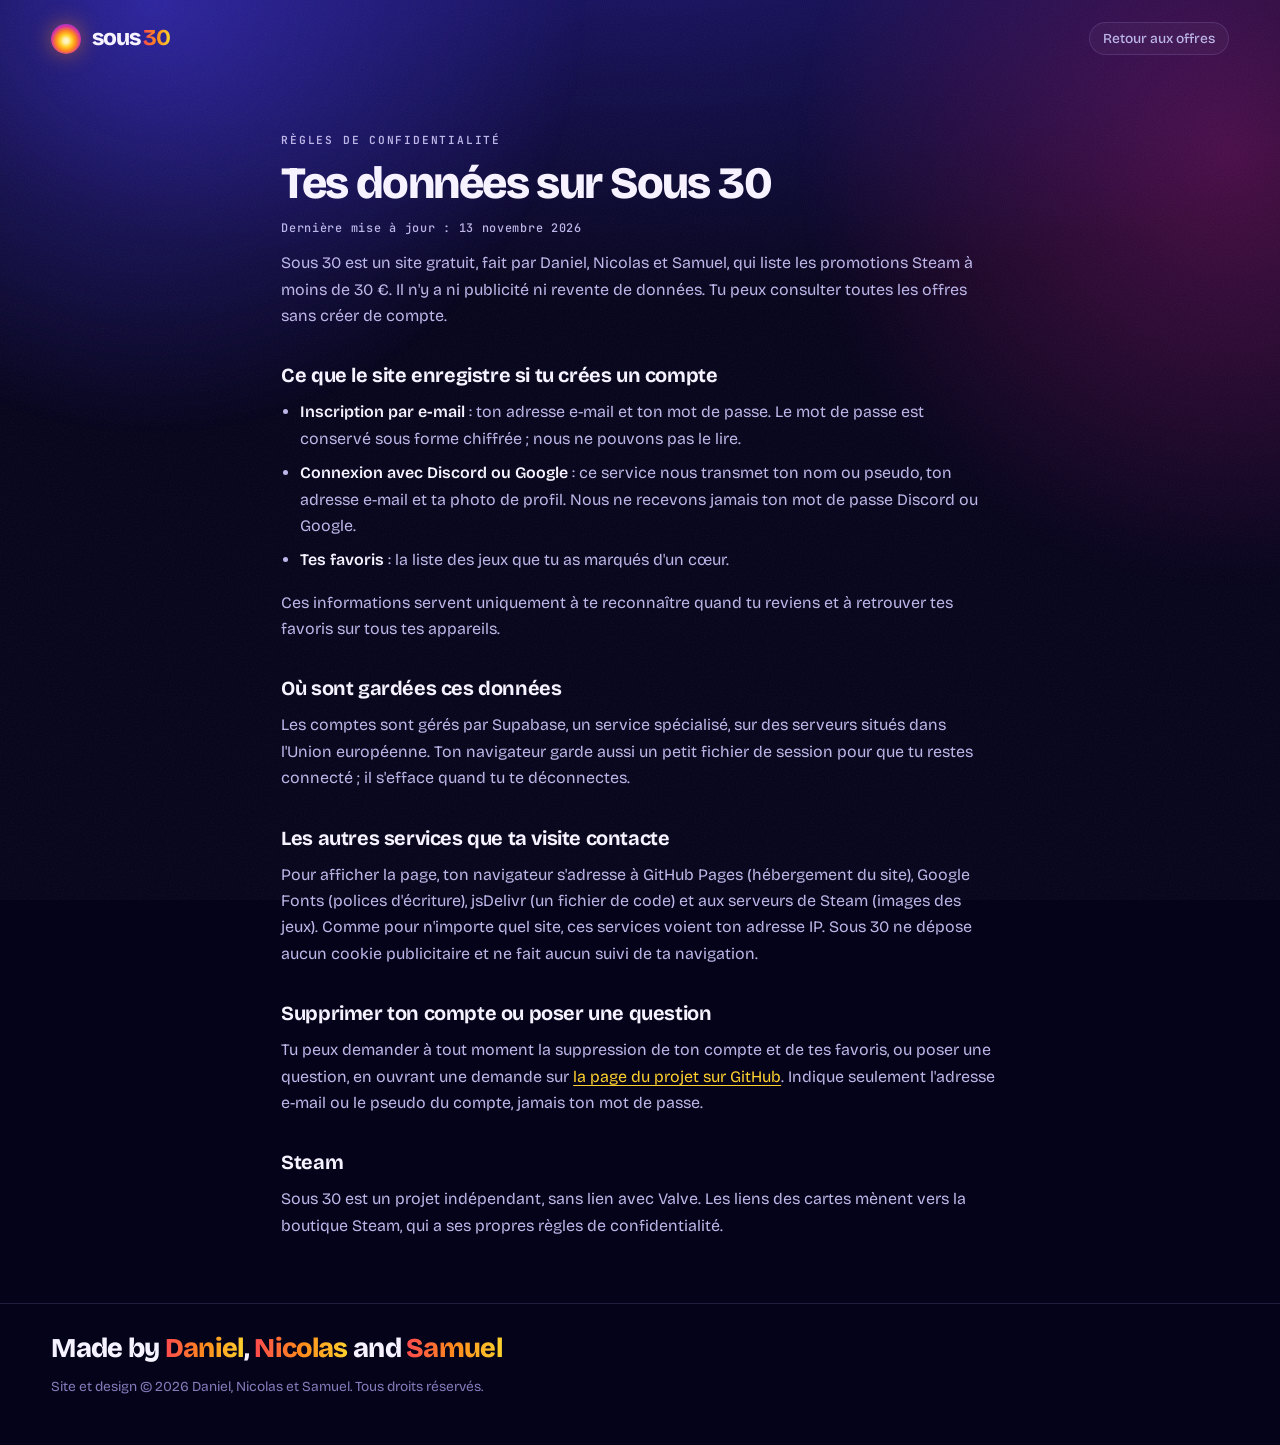
==== public/confidentialite.html @ 085a7f7d "Ajoute la page des règles de confidentialité Demandée par Google pour ouvrir la connexion à tout le " ====
<!doctype html>
<html lang="fr">
<head>
  <meta charset="utf-8">
  <meta name="viewport" content="width=device-width, initial-scale=1">
  <title>Confidentialité — Sous 30</title>
  <meta name="description" content="Quelles données le site Sous 30 enregistre, où, et comment les faire supprimer.">
  <meta name="theme-color" content="#05031a">
  <link rel="preconnect" href="https://fonts.googleapis.com">
  <link rel="preconnect" href="https://fonts.gstatic.com" crossorigin>
  <link rel="stylesheet" href="https://fonts.googleapis.com/css2?family=Bricolage+Grotesque:opsz,wght@12..96,300..800&family=Climate+Crisis:YEAR@1979..2050&family=JetBrains+Mono:wght@400..800&display=swap">
  <link rel="stylesheet" href="styles.css">
</head>
<body>
  <div class="field" aria-hidden="true">
    <i class="blob blob--a"></i>
    <i class="blob blob--b"></i>
    <i class="field__grain"></i>
  </div>

  <header class="nav shell">
    <a class="brand" href="./" aria-label="Sous 30, retour au site">
      <span class="brand__spot" aria-hidden="true"></span>
      <span class="brand__name">sous<b>30</b></span>
    </a>
    <a class="chip" href="./">Retour aux offres</a>
  </header>

  <main class="legal shell">
    <p class="kicker">Règles de confidentialité</p>
    <h1>Tes données sur Sous 30</h1>
    <p class="legal__date">Dernière mise à jour : 13 novembre 2026</p>

    <p>Sous 30 est un site gratuit, fait par Daniel, Nicolas et Samuel, qui liste les promotions Steam à moins de 30 €. Il n'y a ni publicité ni revente de données. Tu peux consulter toutes les offres sans créer de compte.</p>

    <h2>Ce que le site enregistre si tu crées un compte</h2>
    <ul>
      <li><strong>Inscription par e-mail</strong> : ton adresse e-mail et ton mot de passe. Le mot de passe est conservé sous forme chiffrée ; nous ne pouvons pas le lire.</li>
      <li><strong>Connexion avec Discord ou Google</strong> : ce service nous transmet ton nom ou pseudo, ton adresse e-mail et ta photo de profil. Nous ne recevons jamais ton mot de passe Discord ou Google.</li>
      <li><strong>Tes favoris</strong> : la liste des jeux que tu as marqués d'un cœur.</li>
    </ul>
    <p>Ces informations servent uniquement à te reconnaître quand tu reviens et à retrouver tes favoris sur tous tes appareils.</p>

    <h2>Où sont gardées ces données</h2>
    <p>Les comptes sont gérés par Supabase, un service spécialisé, sur des serveurs situés dans l'Union européenne. Ton navigateur garde aussi un petit fichier de session pour que tu restes connecté ; il s'efface quand tu te déconnectes.</p>

    <h2>Les autres services que ta visite contacte</h2>
    <p>Pour afficher la page, ton navigateur s'adresse à GitHub Pages (hébergement du site), Google Fonts (polices d'écriture), jsDelivr (un fichier de code) et aux serveurs de Steam (images des jeux). Comme pour n'importe quel site, ces services voient ton adresse IP. Sous 30 ne dépose aucun cookie publicitaire et ne fait aucun suivi de ta navigation.</p>

    <h2>Supprimer ton compte ou poser une question</h2>
    <p>Tu peux demander à tout moment la suppression de ton compte et de tes favoris, ou poser une question, en ouvrant une demande sur <a href="https://github.com/DaniyK-rgb/sous30/issues">la page du projet sur GitHub</a>. Indique seulement l'adresse e-mail ou le pseudo du compte, jamais ton mot de passe.</p>

    <h2>Steam</h2>
    <p>Sous 30 est un projet indépendant, sans lien avec Valve. Les liens des cartes mènent vers la boutique Steam, qui a ses propres règles de confidentialité.</p>
  </main>

  <footer class="foot shell">
    <p class="credit">Made by <b>Daniel</b>, <b>Nicolas</b> and <b>Samuel</b></p>
    <p>Site et design © 2026 Daniel, Nicolas et Samuel. Tous droits réservés.</p>
  </footer>
</body>
</html>
---- public/styles.css ----
/* ==========================================================================
   SOUS 30 — feuille de style

   Idée directrice : une caméra thermique pointée sur le catalogue Steam.
   Le décor est froid (indigo nuit). Chaque offre chauffe selon sa réduction :
   bleu à −10 %, magenta vers −40 %, orange vers −70 %, blanc-jaune à −90 %.
   Le titre est composé dans une fonte variable dont les lettres fondent.
   ========================================================================== */

@property --spin {
  syntax: "<angle>";
  inherits: false;
  initial-value: 0deg;
}

:root {
  color-scheme: dark;

  /* Décor */
  --void: #05031a;
  --night: #0c0930;
  --ink: #f6f2ff;
  --ink-2: #bdb6e8;
  --ink-3: #847cbb;
  --line: rgb(180 165 255 / .16);
  --line-2: rgb(180 165 255 / .32);

  /* Échelle thermique, du plus froid au plus chaud */
  --t0: #4b57ff;
  --t1: #8b3dff;
  --t2: #d42fa6;
  --t3: #ff4a4f;
  --t4: #ff8a1c;
  --t5: #ffd22e;
  --t6: #fff3bf;
  --thermal: linear-gradient(90deg, var(--t0), var(--t1) 17%, var(--t2) 34%, var(--t3) 52%, var(--t4) 70%, var(--t5) 86%, var(--t6));
  --ember: linear-gradient(90deg, var(--t4), var(--t5));
  --ink-hot: #1c0b02;

  /* Avis (couleurs de sens, distinctes de l'échelle thermique) */
  --good: #5fe3ad;
  --mid: #ffc35c;
  --bad: #ff6f85;

  /* Typographie */
  --font-display: "Climate Crisis", "Arial Black", Impact, sans-serif;
  --font-ui: "Bricolage Grotesque", "Segoe UI", system-ui, sans-serif;
  --font-mono: "JetBrains Mono", ui-monospace, "Cascadia Mono", Consolas, monospace;

  /* Formes et mouvement */
  --r-lg: 26px;
  --r-md: 18px;
  --gutter: clamp(16px, 4vw, 56px);
  --maxw: 1560px;
  --ease-out: cubic-bezier(.16, 1, .3, 1);
  --ease-spring: linear(0, .008 1.1%, .034 2.3%, .134 4.9%, .264 7.3%, .683 14.3%, .797 16.5%, .89 18.6%, .967 20.7%, 1.027 22.8%, 1.073 25%, 1.104 27.3%, 1.123 30.6%, 1.119 34.3%, 1.018 49.5%, .988 58.6%, .985 65.2%, 1 84.5%, 1);
}

/* ------------------------------------------------------------------ base */
*,
*::before,
*::after { box-sizing: border-box; }

[hidden] { display: none !important; }

html {
  scroll-behavior: smooth;
  scroll-padding-top: 20px;
  -webkit-text-size-adjust: 100%;
  text-size-adjust: 100%;
}

body {
  margin: 0;
  min-height: 100dvh;
  background: var(--void);
  color: var(--ink);
  font: 400 1rem/1.5 var(--font-ui);
  font-optical-sizing: auto;
  -webkit-font-smoothing: antialiased;
  text-rendering: optimizeLegibility;
  overflow-x: clip;
}

h1, h2, h3, p, dl, dd { margin: 0; }
a { color: inherit; }
button, input, select { font: inherit; color: inherit; }
button { cursor: pointer; }

:focus-visible { outline: 2px solid var(--t5); outline-offset: 3px; }
::selection { background: var(--t4); color: var(--ink-hot); }

@supports selector(::-webkit-scrollbar) {
  html::-webkit-scrollbar { width: 12px; }
  html::-webkit-scrollbar-track { background: var(--void); }
  html::-webkit-scrollbar-thumb {
    border: 3px solid var(--void);
    border-radius: 99px;
    background: linear-gradient(180deg, var(--t5), var(--t3), var(--t1), var(--t0));
  }
}
@supports not selector(::-webkit-scrollbar) {
  html { scrollbar-color: var(--t1) var(--void); }
}

.shell {
  width: min(100%, var(--maxw));
  margin-inline: auto;
  padding-inline: var(--gutter);
}

/* ------------------------------------------------------------------ décor thermique */
.field {
  position: fixed;
  inset: 0;
  z-index: -1;
  overflow: hidden;
  pointer-events: none;
  background:
    radial-gradient(110% 70% at 50% -10%, #1b1570 0%, rgb(27 21 112 / 0) 62%),
    var(--void);
}

.blob {
  position: absolute;
  width: 68vmax;
  aspect-ratio: 1;
  border-radius: 50%;
  background: radial-gradient(closest-side, var(--c), transparent);
  will-change: transform;
}
.blob--a { --c: rgb(75 60 255 / .5); top: -34vmax; left: -22vmax; animation: drift-a 36s ease-in-out infinite alternate; }
.blob--b { --c: rgb(200 30 150 / .34); top: -22vmax; right: -30vmax; animation: drift-b 44s ease-in-out infinite alternate; }
.blob--c { --c: rgb(255 96 30 / .18); bottom: -44vmax; left: 8vw; animation: drift-c 52s ease-in-out infinite alternate; }
.blob--d { --c: rgb(110 50 255 / .28); bottom: -36vmax; right: -16vmax; animation: drift-a 60s ease-in-out infinite alternate-reverse; }

@keyframes drift-a { to { transform: translate3d(14vmax, 10vmax, 0) scale(1.15); } }
@keyframes drift-b { to { transform: translate3d(-16vmax, 14vmax, 0) scale(.9); } }
@keyframes drift-c { to { transform: translate3d(18vmax, -12vmax, 0) scale(1.25); } }

/* grille de capteur, visible surtout en haut de page */
.field__grid {
  position: absolute;
  inset: 0;
  opacity: .5;
  background-image:
    linear-gradient(to right, var(--line) 1px, transparent 1px),
    linear-gradient(to bottom, var(--line) 1px, transparent 1px);
  background-size: 72px 72px;
  background-position: center top;
  -webkit-mask-image: radial-gradient(120% 80% at 50% 0%, #000 0%, transparent 72%);
  mask-image: radial-gradient(120% 80% at 50% 0%, #000 0%, transparent 72%);
}

/* point chaud qui suit le curseur (déplacé en JS par transform) */
.field__spot {
  position: absolute;
  left: 0;
  top: 0;
  width: 820px;
  height: 820px;
  margin: -410px 0 0 -410px;
  border-radius: 50%;
  background: radial-gradient(closest-side, rgb(255 128 40 / .2), rgb(212 47 166 / .09) 45%, transparent);
  opacity: 0;
  transition: opacity .8s;
  will-change: transform;
}
.field__spot.is-on { opacity: 1; }

.field__grain {
  position: absolute;
  inset: 0;
  opacity: .08;
  background-image: url("data:image/svg+xml,%3Csvg xmlns='http://www.w3.org/2000/svg' width='200' height='200'%3E%3Cfilter id='n'%3E%3CfeTurbulence type='fractalNoise' baseFrequency='.85' numOctaves='2' stitchTiles='stitch'/%3E%3CfeColorMatrix values='0 0 0 0 1 0 0 0 0 1 0 0 0 0 1 0 0 0 .6 0'/%3E%3C/filter%3E%3Crect width='100%25' height='100%25' filter='url(%23n)'/%3E%3C/svg%3E");
}

/* ------------------------------------------------------------------ en-tête */
.nav {
  display: flex;
  align-items: center;
  justify-content: space-between;
  gap: 16px;
  padding-block: 22px 8px;
}

.brand {
  display: inline-flex;
  align-items: center;
  gap: 11px;
  border-radius: 12px;
  text-decoration: none;
}
.brand__spot {
  width: 30px;
  height: 30px;
  border-radius: 50%;
  background: radial-gradient(circle at 50% 56%, var(--t6) 0 10%, var(--t5) 26%, var(--t4) 44%, var(--t2) 66%, var(--t0) 92%);
  box-shadow: 0 0 22px -2px rgb(255 138 28 / .7);
  animation: breathe 4s ease-in-out infinite;
}
@keyframes breathe { 50% { transform: scale(1.12); box-shadow: 0 0 34px 0 rgb(255 138 28 / .9); } }
.brand__name { font: 800 1.42rem/1 var(--font-ui); letter-spacing: -.045em; }
.brand__name b {
  margin-left: .14em;
  background: linear-gradient(90deg, var(--t3), var(--t4), var(--t5));
  -webkit-background-clip: text;
  background-clip: text;
  color: transparent;
}

.live {
  display: inline-flex;
  align-items: center;
  gap: 10px;
  min-width: 0;
  padding: 9px 14px 9px 12px;
  border: 1px solid var(--line);
  border-radius: 99px;
  background: rgb(255 255 255 / .04);
  font: 500 .74rem/1 var(--font-mono);
  color: var(--ink-2);
}
.live > span:last-child { overflow: hidden; text-overflow: ellipsis; white-space: nowrap; }
.live__dot {
  position: relative;
  flex: none;
  width: 8px;
  height: 8px;
  border-radius: 50%;
  background: var(--dot, var(--t5));
  box-shadow: 0 0 10px var(--dot, var(--t5));
}
.live__dot::after {
  content: "";
  position: absolute;
  inset: -5px;
  border: 1px solid var(--dot, var(--t5));
  border-radius: 50%;
  animation: ping 1.8s var(--ease-out) infinite;
}
.live[data-state="live"] { --dot: var(--good); }
.live[data-state="error"] { --dot: var(--bad); }
@keyframes ping {
  from { transform: scale(.4); opacity: .9; }
  to { transform: scale(1.7); opacity: 0; }
}

/* ------------------------------------------------------------------ compte : bouton et menu */
.nav__right {
  display: flex;
  align-items: center;
  justify-content: flex-end;
  gap: 10px;
  min-width: 0;
}

.account {
  anchor-name: --account;
  display: inline-flex;
  flex: none;
  align-items: center;
  gap: 9px;
  height: 38px;
  padding: 0 14px 0 5px;
  border: 1px solid var(--line-2);
  border-radius: 99px;
  background: rgb(255 255 255 / .05);
  font: 600 .84rem/1 var(--font-ui);
  transition: background .25s, border-color .25s, box-shadow .25s;
}
.account:hover {
  border-color: var(--t4);
  background: rgb(255 255 255 / .1);
  box-shadow: 0 0 26px -10px var(--t4);
}
.account__avatar {
  display: grid;
  place-items: center;
  width: 28px;
  height: 28px;
  border-radius: 50%;
  background: var(--ember);
  font: 800 .82rem/1 var(--font-ui);
  color: var(--ink-hot);
}
.account__avatar svg {
  width: 15px;
  height: 15px;
  fill: none;
  stroke: currentColor;
  stroke-width: 2.2;
  stroke-linecap: round;
  stroke-linejoin: round;
}
.account__label { max-width: 12ch; overflow: hidden; text-overflow: ellipsis; white-space: nowrap; }

/* le menu s'accroche sous le bouton du compte (ancrage CSS), avec une position de repli */
.menu {
  position: fixed;
  inset: auto;
  top: 74px;
  right: var(--gutter);
  min-width: 230px;
  margin: 0;
  padding: 8px;
  border: 1px solid var(--line-2);
  border-radius: 16px;
  background: #110c42;
  box-shadow: 0 30px 70px -20px #000, 0 0 60px -30px var(--t2);
  color: var(--ink);
  opacity: 0;
  translate: 0 -6px;
  transition: opacity .2s, translate .25s var(--ease-out), overlay .25s allow-discrete, display .25s allow-discrete;
}
@supports (anchor-name: --a) {
  .menu { position-anchor: --account; top: calc(anchor(bottom) + 8px); right: anchor(right); }
}
.menu:popover-open { display: grid; gap: 2px; opacity: 1; translate: 0 0; }
@starting-style {
  .menu:popover-open { opacity: 0; translate: 0 -6px; }
}
.menu__who {
  margin-bottom: 6px;
  padding: 8px 10px 10px;
  border-bottom: 1px solid var(--line);
  font-size: .8rem;
  color: var(--ink-3);
}
.menu__who b { display: block; margin-top: 2px; font-size: 1rem; color: var(--ink); }
.menu button {
  display: flex;
  align-items: center;
  justify-content: space-between;
  gap: 12px;
  width: 100%;
  padding: 10px;
  border: 0;
  border-radius: 10px;
  background: none;
  font: 500 .92rem/1.2 var(--font-ui);
  text-align: left;
}
.menu button:hover { background: rgb(255 255 255 / .08); }
.menu button small { font: 600 .72rem/1 var(--font-mono); color: var(--ink-3); }
.menu__danger { color: var(--bad); }

/* ------------------------------------------------------------------ accroche */
.hero {
  position: relative;
  isolation: isolate;
  display: grid;
  grid-template-columns: minmax(0, 1.32fr) minmax(300px, .68fr);
  align-items: end;
  gap: clamp(28px, 4.4vw, 76px);
  padding-block: clamp(22px, 3.6vw, 56px) clamp(36px, 4.6vw, 68px);
}

.hero__copy {
  position: relative;
  min-width: 0;
  container-type: inline-size;
}
.hero__copy::before {
  content: "";
  position: absolute;
  z-index: -1;
  inset: -6% 8% 34% -12%;
  background: radial-gradient(closest-side, rgb(255 96 40 / .26), transparent);
  filter: blur(20px);
}

/* braises qui montent derrière le titre */
.embers {
  position: absolute;
  inset: 0;
  z-index: -1;
  overflow: hidden;
  pointer-events: none;
  -webkit-mask-image: linear-gradient(180deg, transparent, #000 35%, #000 85%, transparent);
  mask-image: linear-gradient(180deg, transparent, #000 35%, #000 85%, transparent);
}
.embers i {
  position: absolute;
  left: var(--x);
  bottom: -12px;
  width: var(--s);
  height: var(--s);
  border-radius: 50%;
  background: var(--c);
  box-shadow: 0 0 calc(var(--s) * 2.5) var(--c);
  opacity: 0;
  animation: ember var(--t) linear var(--delay) infinite;
}
@keyframes ember {
  0% { opacity: 0; transform: translate3d(0, 0, 0) scale(1); }
  12% { opacity: .95; }
  70% { opacity: .5; }
  100% { opacity: 0; transform: translate3d(var(--dx), -640px, 0) scale(.3); }
}

.eyebrow {
  display: flex;
  flex-wrap: wrap;
  align-items: center;
  gap: 0 .6em;
  font: 600 .74rem/1.6 var(--font-mono);
  letter-spacing: .14em;
  text-transform: uppercase;
  color: var(--t5);
}
/* petit viseur de caméra thermique */
.eyebrow::before {
  content: "";
  flex: none;
  width: 18px;
  height: 18px;
  margin-right: .3em;
  border: 1.5px solid currentColor;
  border-radius: 50%;
  background:
    linear-gradient(currentColor 0 0) center / 100% 1.5px no-repeat,
    linear-gradient(currentColor 0 0) center / 1.5px 100% no-repeat;
}
.eyebrow span { color: var(--ink-3); }

/* Le titre : fonte variable « Climate Crisis », dont l'axe YEAR fait fondre les lettres. */
.melt {
  margin-top: 18px;
  padding-bottom: .1em;
  font-family: var(--font-display);
  font-weight: 400;
  font-size: clamp(2.3rem, 13.4cqi, 11.5rem);
  line-height: 1;
  letter-spacing: -.015em;
  text-transform: uppercase;
  background: linear-gradient(180deg, var(--t6) 2%, var(--t5) 20%, var(--t4) 40%, var(--t3) 58%, var(--t2) 76%, var(--t1) 92%, var(--t0) 104%);
  -webkit-background-clip: text;
  background-clip: text;
  -webkit-text-fill-color: transparent;
  color: transparent;
}
.melt span {
  display: block;
  white-space: nowrap;
  animation: melting 8s cubic-bezier(.65, 0, .35, 1) infinite alternate;
}
.melt span:nth-child(2) { animation-delay: -2.6s; }
@keyframes melting {
  0%, 10% { font-variation-settings: "YEAR" 1979; }
  100% { font-variation-settings: "YEAR" 2038; }
}

.lede {
  max-width: 56ch;
  margin-top: clamp(16px, 2vw, 26px);
  font-size: clamp(1rem, 1.25vw, 1.2rem);
  line-height: 1.55;
  color: var(--ink-2);
  text-wrap: pretty;
}
.lede strong { font-weight: 600; color: var(--ink); }

.stats {
  display: grid;
  grid-template-columns: repeat(4, minmax(0, 1fr));
  margin-top: clamp(22px, 3vw, 40px);
  border-top: 1px solid var(--line);
}
.stats > div {
  display: flex;
  flex-direction: column-reverse;
  justify-content: flex-end;
  gap: 8px;
  padding: 18px 16px 0 0;
}
.stats > div + div { padding-left: 16px; border-left: 1px solid var(--line); }
.stats dt {
  font: 500 .68rem/1.35 var(--font-mono);
  letter-spacing: .08em;
  text-transform: uppercase;
  color: var(--ink-3);
}
.stats dd {
  font: 700 clamp(1.3rem, 2.5vw, 2.15rem)/1 var(--font-mono);
  letter-spacing: -.05em;
  font-variant-numeric: tabular-nums;
  white-space: nowrap;
}

/* ------------------------------------------------------------------ panneau « répartition » */
.thermo {
  position: relative;
  padding: 22px 22px 20px;
  border: 1px solid var(--line);
  border-radius: var(--r-lg);
  background:
    linear-gradient(180deg, rgb(255 255 255 / .07), rgb(255 255 255 / .02)),
    rgb(12 9 48 / .5);
  -webkit-backdrop-filter: blur(16px);
  backdrop-filter: blur(16px);
  box-shadow: 0 40px 80px -50px #000, inset 0 1px 0 rgb(255 255 255 / .09);
}
/* coins de viseur */
.thermo::before,
.thermo::after {
  content: "";
  position: absolute;
  width: 22px;
  height: 22px;
  border: 2px solid var(--t5);
  pointer-events: none;
}
.thermo::before { top: -1px; left: -1px; border-right: 0; border-bottom: 0; border-top-left-radius: var(--r-lg); }
.thermo::after { right: -1px; bottom: -1px; border-left: 0; border-top: 0; border-bottom-right-radius: var(--r-lg); }

.thermo__head { display: flex; align-items: baseline; justify-content: space-between; gap: 12px; }
.thermo__head h2 {
  font: 600 .74rem/1.3 var(--font-mono);
  letter-spacing: .12em;
  text-transform: uppercase;
  color: var(--ink-2);
}
.thermo__head span { font: 500 .68rem/1 var(--font-mono); color: var(--ink-3); white-space: nowrap; }

.thermo__bars {
  display: grid;
  grid-template-columns: repeat(9, minmax(0, 1fr));
  gap: clamp(4px, .7vw, 9px);
  height: clamp(190px, 21vw, 270px);
  margin-top: 16px;
}
.tbar {
  display: grid;
  grid-template-rows: minmax(0, 1fr) auto;
  gap: 8px;
  min-width: 0;
  padding: 0;
  border: 0;
  border-radius: 8px;
  background: none;
}
.tbar__col { display: flex; flex-direction: column; justify-content: flex-end; min-height: 0; }
.tbar__col b {
  margin-bottom: 6px;
  font: 600 .62rem/1 var(--font-mono);
  letter-spacing: -.02em;
  text-align: center;
  white-space: nowrap;
  color: var(--ink-2);
  transition: color .3s;
}
.tbar__col i {
  height: calc(var(--h, 0) * (100% - 18px));
  min-height: 4px;
  border-radius: 7px 7px 3px 3px;
  background: linear-gradient(180deg, var(--heat), color-mix(in oklab, var(--heat) 30%, transparent));
  box-shadow: 0 0 24px -6px var(--heat), inset 0 1px 0 rgb(255 255 255 / .35);
  transition: height 1s var(--ease-out), opacity .35s, filter .35s;
}
.tbar__x { font: 500 .66rem/1 var(--font-mono); text-align: center; color: var(--ink-3); transition: color .3s; }
.tbar:hover .tbar__col i { filter: brightness(1.25); }
.tbar:hover .tbar__x { color: var(--ink); }
.tbar.is-cold .tbar__col i { opacity: .2; filter: saturate(.3); }
.tbar.is-cold .tbar__col b { color: var(--ink-3); }
.tbar.is-edge .tbar__x { color: var(--t5); font-weight: 700; }

.thermo__scale {
  display: grid;
  grid-template-columns: auto 1fr auto;
  align-items: center;
  gap: 10px;
  margin-top: 16px;
  font: 500 .64rem/1 var(--font-mono);
  letter-spacing: .1em;
  text-transform: uppercase;
  color: var(--ink-3);
}
.thermo__scale i { height: 6px; border-radius: 99px; background: var(--thermal); box-shadow: 0 0 18px -4px var(--t3); }

/* ------------------------------------------------------------------ bandeau défilant */
.ticker {
  overflow: hidden;
  border-block: 1px solid var(--line);
  background: rgb(8 5 32 / .55);
  -webkit-mask-image: linear-gradient(90deg, transparent, #000 8%, #000 92%, transparent);
  mask-image: linear-gradient(90deg, transparent, #000 8%, #000 92%, transparent);
}
.ticker__track {
  display: flex;
  width: max-content;
  min-height: 46px;
  animation: ticker var(--dur, 120s) linear infinite;
}
.ticker:hover .ticker__track { animation-play-state: paused; }
@keyframes ticker { to { transform: translate3d(-50%, 0, 0); } }
.tick {
  display: inline-flex;
  align-items: center;
  gap: 10px;
  padding: 13px 0 13px 22px;
  font-size: .86rem;
  white-space: nowrap;
  color: var(--ink-2);
}
.tick b { font: 700 .8rem/1 var(--font-mono); color: var(--heat); }
.tick i { font: 600 .8rem/1 var(--font-mono); font-style: normal; color: var(--ink); }
.tick::after { content: "✦"; margin-left: 12px; font-size: .55rem; color: var(--ink-3); }

/* ------------------------------------------------------------------ titres de section */
.head { display: flex; align-items: end; justify-content: space-between; gap: 18px; }
.kicker {
  margin-bottom: 10px;
  font: 600 .7rem/1 var(--font-mono);
  letter-spacing: .16em;
  text-transform: uppercase;
  color: var(--t4);
}
.head h2 {
  font: 800 clamp(1.6rem, 3vw, 2.5rem)/1.02 var(--font-ui);
  letter-spacing: -.035em;
  text-wrap: balance;
}
.head__sub { margin-top: 8px; color: var(--ink-2); }
.head__nav { display: flex; flex: none; gap: 10px; }

.round {
  display: grid;
  place-items: center;
  width: 46px;
  height: 46px;
  padding: 0;
  border: 1px solid var(--line-2);
  border-radius: 50%;
  background: rgb(255 255 255 / .04);
  transition: background .25s, border-color .25s, transform .3s var(--ease-spring);
}
.round:hover { border-color: var(--t4); background: rgb(255 255 255 / .1); transform: scale(1.08); }
.round:active { transform: scale(.94); }
.round svg,
.search svg,
.totop svg {
  width: 20px;
  height: 20px;
  fill: none;
  stroke: currentColor;
  stroke-width: 2;
  stroke-linecap: round;
  stroke-linejoin: round;
}

/* ------------------------------------------------------------------ sélection : affiches */
.hot { margin-top: clamp(40px, 5.5vw, 76px); }

.rail {
  display: grid;
  grid-auto-flow: column;
  grid-auto-columns: clamp(168px, 16.5vw, 232px);
  gap: clamp(14px, 1.7vw, 24px);
  margin-inline: calc(var(--gutter) * -1);
  padding: 28px var(--gutter) 42px;
  overflow-x: auto;
  overscroll-behavior-x: contain;
  scroll-snap-type: x proximity;
  scroll-padding-inline: var(--gutter);
  scrollbar-width: none;
  -webkit-mask-image: linear-gradient(90deg, transparent, #000 var(--gutter), #000 calc(100% - var(--gutter)), transparent);
  mask-image: linear-gradient(90deg, transparent, #000 var(--gutter), #000 calc(100% - var(--gutter)), transparent);
}
.rail::-webkit-scrollbar { display: none; }

.poster {
  position: relative;
  display: block;
  perspective: 900px;
  scroll-snap-align: start;
  border-radius: 20px;
  color: inherit;
  text-decoration: none;
  animation: rise .8s var(--ease-out) backwards;
  animation-delay: calc(var(--i, 0) * 60ms);
}
.poster__in {
  position: relative;
  display: block;
  aspect-ratio: 2 / 3;
  border-radius: inherit;
  background: var(--night);
  box-shadow: 0 30px 50px -34px #000, 0 22px 50px -30px var(--heat);
  transform: rotateX(var(--rx, 0deg)) rotateY(var(--ry, 0deg));
  transition: transform .7s var(--ease-out), box-shadow .5s;
}
.poster:hover .poster__in,
.poster:focus-visible .poster__in { box-shadow: 0 40px 70px -34px #000, 0 30px 70px -22px var(--heat); }
.poster.is-live .poster__in { transition-duration: .1s, .5s; }

/* liseré thermique qui tourne autour de l'affiche */
.poster__in::before {
  content: "";
  position: absolute;
  z-index: 3;
  inset: -2px;
  padding: 2px;
  border-radius: 22px;
  background: conic-gradient(from var(--spin), var(--t0), var(--t2), var(--t4), var(--t6), var(--t4), var(--t2), var(--t0));
  -webkit-mask: linear-gradient(#000 0 0) content-box, linear-gradient(#000 0 0);
  -webkit-mask-composite: xor;
  mask: linear-gradient(#000 0 0) content-box exclude, linear-gradient(#000 0 0);
  animation: spin 7s linear infinite;
  pointer-events: none;
}
@keyframes spin { to { --spin: 360deg; } }

.poster img {
  position: absolute;
  inset: 0;
  width: 100%;
  height: 100%;
  border-radius: inherit;
  object-fit: cover;
  opacity: 0;
  transition: opacity .6s;
}
.poster img.is-loaded { opacity: 1; }
.poster__shade {
  position: absolute;
  inset: 0;
  border-radius: inherit;
  background: linear-gradient(180deg, rgb(5 3 26 / .6) 0%, transparent 24%, transparent 44%, rgb(5 3 26 / .96) 88%);
}
.poster__rank {
  position: absolute;
  top: 14px;
  left: 14px;
  font: 800 .8rem/1 var(--font-mono);
  letter-spacing: .04em;
  color: #fff;
}
.poster__rank::before { content: "N°"; margin-right: 1px; font-weight: 500; opacity: .65; }
.poster__pct {
  position: absolute;
  top: 9px;
  right: 10px;
  padding: 6px 9px 5px;
  border-radius: 9px;
  background: var(--heat);
  color: var(--ink-on);
  font: 800 .92rem/1 var(--font-mono);
  letter-spacing: -.04em;
  box-shadow: 0 6px 22px -4px var(--heat), inset 0 1px 0 rgb(255 255 255 / .35);
}
.poster__info { position: absolute; inset: auto 14px 14px; display: grid; gap: 8px; }
.poster__info strong {
  display: -webkit-box;
  overflow: hidden;
  -webkit-box-orient: vertical;
  -webkit-line-clamp: 2;
  line-clamp: 2;
  font: 700 1rem/1.15 var(--font-ui);
  letter-spacing: -.01em;
  text-shadow: 0 2px 12px #000;
}
.poster .price { display: flex; align-items: baseline; gap: 8px; }
.poster .price b { font-size: 1.18rem; }

/* reflet holographique sous le curseur */
.poster__holo {
  position: absolute;
  inset: 0;
  border-radius: inherit;
  pointer-events: none;
  opacity: 0;
  background:
    radial-gradient(circle at var(--px, 50%) var(--py, 50%), rgb(255 255 255 / .34), transparent 46%),
    linear-gradient(115deg, transparent 14%, rgb(75 87 255 / .4) 30%, rgb(212 47 166 / .4) 42%, rgb(255 138 28 / .42) 54%, rgb(255 210 46 / .4) 66%, transparent 82%);
  background-size: 100% 100%, 230% 230%;
  background-position: 0 0, var(--px, 50%) var(--py, 50%);
  mix-blend-mode: color-dodge;
  transition: opacity .4s;
}
.poster.is-live .poster__holo { opacity: 1; }

.poster--ghost { animation: none; }
.poster--ghost .poster__in {
  box-shadow: none;
  background: linear-gradient(100deg, rgb(255 255 255 / .03) 20%, rgb(255 255 255 / .1) 40%, rgb(255 255 255 / .03) 60%) 0 0 / 220% 100%;
  animation: shimmer 1.6s linear infinite;
}
.poster--ghost .poster__in::before { display: none; }

/* ------------------------------------------------------------------ catalogue : barre de filtres */
.deals { margin-top: clamp(30px, 4.5vw, 64px); padding-bottom: 40px; }

.bar {
  position: sticky;
  top: 12px;
  z-index: 40;
  margin-top: 22px;
  container-type: scroll-state;
}
.bar__in {
  display: grid;
  grid-template-columns: minmax(200px, 1.5fr) minmax(150px, 1fr) minmax(150px, 1fr) auto auto;
  align-items: center;
  gap: 14px clamp(14px, 1.6vw, 26px);
  padding: 12px 14px 12px 12px;
  border: 1px solid var(--line);
  border-radius: 22px;
  background: rgb(14 10 52 / .66);
  -webkit-backdrop-filter: blur(22px) saturate(1.6);
  backdrop-filter: blur(22px) saturate(1.6);
  box-shadow: inset 0 1px 0 rgb(255 255 255 / .08), 0 18px 40px -30px #000;
  transition: background .4s, border-color .4s, box-shadow .4s;
}
/* la barre change d'aspect une fois collée en haut de l'écran */
@container scroll-state(stuck: top) {
  .bar__in {
    border-color: var(--line-2);
    background: rgb(9 6 38 / .88);
    box-shadow: inset 0 1px 0 rgb(255 255 255 / .1), 0 30px 60px -24px rgb(0 0 0 / .9), 0 0 70px -30px var(--t2);
  }
}

.search {
  display: flex;
  align-items: center;
  gap: 10px;
  height: 48px;
  min-width: 0;
  padding: 0 12px 0 14px;
  border: 1px solid var(--line);
  border-radius: 14px;
  background: rgb(255 255 255 / .05);
  transition: border-color .25s, box-shadow .25s, background .25s;
}
.search:focus-within {
  border-color: color-mix(in oklab, var(--t4) 75%, transparent);
  background: rgb(255 255 255 / .08);
  box-shadow: 0 0 0 4px rgb(255 138 28 / .14), 0 0 34px -10px var(--t4);
}
.search svg { flex: none; color: var(--ink-3); }
.search input {
  flex: 1;
  min-width: 0;
  height: 100%;
  border: 0;
  outline: 0;
  background: none;
  font-size: .98rem;
}
.search input::placeholder { color: var(--ink-3); }
.search input::-webkit-search-cancel-button { filter: invert(1) opacity(.6); cursor: pointer; }
.search kbd {
  flex: none;
  padding: 3px 8px;
  border: 1px solid var(--line);
  border-radius: 7px;
  font: 600 .7rem/1.3 var(--font-mono);
  color: var(--ink-3);
}
.search:focus-within kbd { display: none; }

.dial { display: grid; gap: 7px; min-width: 0; }
.dial__label {
  display: flex;
  align-items: baseline;
  justify-content: space-between;
  gap: 8px;
  font: 500 .66rem/1 var(--font-mono);
  letter-spacing: .1em;
  text-transform: uppercase;
  color: var(--ink-3);
  white-space: nowrap;
}
.dial output {
  font: 700 .92rem/1 var(--font-mono);
  letter-spacing: -.02em;
  text-transform: none;
  color: var(--ink);
}

input[type="range"] {
  -webkit-appearance: none;
  appearance: none;
  width: 100%;
  height: 22px;
  margin: 0;
  background: none;
  cursor: pointer;
  --stop: calc(var(--p, 1) * (100% - 20px) + 10px);
  --track: linear-gradient(90deg, var(--t4) 0, var(--t5) var(--stop), rgb(255 255 255 / .13) var(--stop));
}
/* curseur « réduction » : l'échelle thermique complète, assombrie sous le seuil choisi */
.dial--heat input[type="range"] {
  --track: linear-gradient(90deg, rgb(7 4 30 / .8) 0 var(--stop), transparent var(--stop)), var(--thermal);
}
input[type="range"]::-webkit-slider-runnable-track { height: 6px; border-radius: 99px; background: var(--track); }
input[type="range"]::-moz-range-track { height: 6px; border-radius: 99px; background: var(--track); }
input[type="range"]::-webkit-slider-thumb {
  -webkit-appearance: none;
  appearance: none;
  width: 20px;
  height: 20px;
  margin-top: -7px;
  border: 0;
  border-radius: 50%;
  background: #fff;
  box-shadow: 0 0 0 4px rgb(255 255 255 / .16), 0 0 18px 2px var(--glow, var(--t4));
  transition: transform .25s var(--ease-spring);
}
input[type="range"]::-moz-range-thumb {
  width: 20px;
  height: 20px;
  border: 0;
  border-radius: 50%;
  background: #fff;
  box-shadow: 0 0 0 4px rgb(255 255 255 / .16), 0 0 18px 2px var(--glow, var(--t4));
}
input[type="range"]:hover::-webkit-slider-thumb { transform: scale(1.15); }
input[type="range"]:active::-webkit-slider-thumb { transform: scale(1.3); }
input[type="range"]:focus-visible { outline: none; }
input[type="range"]:focus-visible::-webkit-slider-thumb { outline: 2px solid var(--t5); outline-offset: 4px; }

/* sélecteur d'avis : la pastille glisse d'un choix à l'autre (ancrage CSS) */
.seg {
  position: relative;
  display: inline-flex;
  padding: 4px;
  border: 1px solid var(--line);
  border-radius: 14px;
  background: rgb(255 255 255 / .04);
}
.seg label { position: relative; z-index: 1; display: block; cursor: pointer; }
.seg input { position: absolute; inset: 0; margin: 0; opacity: 0; cursor: pointer; }
.seg span {
  display: block;
  padding: 11px 12px;
  border-radius: 10px;
  font: 600 .78rem/1 var(--font-mono);
  letter-spacing: -.01em;
  text-align: center;
  white-space: nowrap;
  color: var(--ink-2);
  transition: color .25s;
}
.seg label:hover span { color: var(--ink); }
.seg label:has(:checked) span { color: var(--ink-hot); background: var(--ember); }
.seg label:has(:focus-visible) span { outline: 2px solid var(--t5); outline-offset: 2px; }
@supports (anchor-name: --a) {
  .seg { anchor-scope: --seg-on; }   /* chaque sélecteur garde sa propre pastille */
  .seg label:has(:checked) { anchor-name: --seg-on; }
  .seg label:has(:checked) span { background: none; }
  .seg::after {
    content: "";
    position: absolute;
    position-anchor: --seg-on;
    left: anchor(left);
    top: anchor(top);
    width: anchor-size(width);
    height: anchor-size(height);
    border-radius: 10px;
    background: var(--ember);
    box-shadow: 0 6px 20px -6px var(--t4);
    transition: left .45s var(--ease-spring), width .45s var(--ease-spring);
  }
}

.sort {
  display: flex;
  align-items: center;
  gap: 8px;
  height: 48px;
  padding-left: 14px;
  border: 1px solid var(--line);
  border-radius: 14px;
  background: rgb(255 255 255 / .04);
  transition: border-color .25s;
}
.sort:hover,
.sort:focus-within { border-color: var(--line-2); }
.sort span {
  font: 500 .66rem/1 var(--font-mono);
  letter-spacing: .1em;
  text-transform: uppercase;
  color: var(--ink-3);
}
.sort select {
  -webkit-appearance: none;
  appearance: none;
  height: 100%;
  min-width: 0;
  padding: 0 34px 0 4px;
  border: 0;
  outline: 0;
  background: url("data:image/svg+xml,%3Csvg xmlns='http://www.w3.org/2000/svg' viewBox='0 0 24 24' fill='none' stroke='%23ffd22e' stroke-width='2.4' stroke-linecap='round' stroke-linejoin='round'%3E%3Cpath d='M6 9l6 6 6-6'/%3E%3C/svg%3E") right 10px center / 16px no-repeat;
  font: 600 .92rem/1 var(--font-ui);
  cursor: pointer;
}
.sort select option { background: #120d40; color: var(--ink); }

/* ------------------------------------------------------------------ genres */
.chips { display: flex; flex-wrap: wrap; gap: 8px; margin-top: 16px; }
.chip {
  display: inline-flex;
  align-items: center;
  gap: 8px;
  padding: 8px 13px;
  border: 1px solid var(--line);
  border-radius: 99px;
  background: rgb(255 255 255 / .035);
  font: 500 .86rem/1.1 var(--font-ui);
  white-space: nowrap;
  color: var(--ink-2);
  transition: color .25s, background .25s, border-color .25s, box-shadow .3s, transform .3s var(--ease-spring);
}
.chip small { font: 500 .68rem/1 var(--font-mono); color: var(--ink-3); transition: color .25s; }
.chip:hover { border-color: var(--line-2); background: rgb(255 255 255 / .08); color: var(--ink); transform: translateY(-1px); }
.chip:active { transform: scale(.96); }
.chip[aria-pressed="true"] {
  border-color: transparent;
  background: var(--ember);
  box-shadow: 0 8px 24px -10px var(--t4);
  font-weight: 700;
  color: var(--ink-hot);
}
.chip[aria-pressed="true"] small { color: rgb(28 11 2 / .7); }
.chip--extra { display: none; }
.chips.is-open .chip--extra,
.chip--extra[aria-pressed="true"] { display: inline-flex; }
.chip--more { border-style: dashed; color: var(--ink-3); }
.chip--sm { padding: 6px 11px; font-size: .8rem; }

/* ------------------------------------------------------------------ ligne de résultat */
.resultline {
  display: flex;
  flex-wrap: wrap;
  align-items: center;
  gap: 12px 18px;
  min-height: 36px;
  margin-top: 20px;
}
.count { font-size: .95rem; color: var(--ink-2); }
.count b { font: 700 1.05rem/1 var(--font-mono); letter-spacing: -.03em; color: var(--ink); }
.progress {
  flex: 0 1 220px;
  height: 4px;
  overflow: hidden;
  border-radius: 99px;
  background: rgb(255 255 255 / .09);
}
.progress i {
  display: block;
  width: calc(var(--p, 0) * 100%);
  height: 100%;
  border-radius: inherit;
  background: var(--thermal);
  transition: width .7s var(--ease-out);
}
.linkbtn {
  padding: 4px 0;
  border: 0;
  background: none;
  font-size: .9rem;
  text-decoration: underline;
  text-decoration-color: var(--t4);
  text-underline-offset: 4px;
  color: var(--ink);
}
.linkbtn:hover { color: var(--t5); }
.plats-filter {
  display: flex;
  align-items: center;
  gap: 8px;
  margin-left: auto;
  font: 500 .66rem/1 var(--font-mono);
  letter-spacing: .1em;
  text-transform: uppercase;
  color: var(--ink-3);
}
.plats-filter .chip { letter-spacing: 0; text-transform: none; }

/* ------------------------------------------------------------------ grille et cartes */
.grid {
  display: grid;
  grid-template-columns: repeat(auto-fill, minmax(min(100%, 272px), 1fr));
  gap: 22px;
  margin-top: 16px;
}
.sentinel { height: 1px; }

.card {
  position: relative;
  display: block;
  perspective: 1100px;
  border-radius: var(--r-md);
}
/* toute la carte est un lien vers Steam ; le cœur des favoris est posé par-dessus */
.card__link {
  display: flex;
  flex: 1;
  flex-direction: column;
  min-height: 0;
  border-radius: inherit;
  outline: 0;
  color: inherit;
  text-decoration: none;
  transform-style: preserve-3d;
}
@keyframes rise { from { opacity: 0; translate: 0 28px; scale: .96; } }
/* premières cartes d'un affichage : entrée en cascade */
.card--intro {
  animation: rise .7s var(--ease-out) backwards;
  animation-delay: calc(min(var(--i, 0), 24) * 28ms);
}
/* cartes suivantes : elles se révèlent en entrant dans l'écran (animation pilotée par le défilement) */
@supports (animation-timeline: view()) {
  @media (prefers-reduced-motion: no-preference) {
    .card--scroll {
      animation: rise linear both;
      animation-timeline: view();
      animation-range: entry 0% entry 60%;
    }
  }
}

/* --heat : couleur thermique de la réduction ; --k : réduction de 0 à 1 */
.card__in {
  position: relative;
  display: flex;
  flex-direction: column;
  height: 100%;
  border: 1px solid color-mix(in oklab, var(--heat) calc(18% + var(--k) * 34%), var(--line));
  border-radius: inherit;
  background:
    linear-gradient(180deg, rgb(255 255 255 / .075), rgb(255 255 255 / .02) 45%, rgb(255 255 255 / .045)),
    var(--night);
  box-shadow:
    inset 0 1px 0 rgb(255 255 255 / .08),
    0 26px 50px -34px color-mix(in oklab, var(--heat) calc(25% + var(--k) * 75%), transparent);
  transform: rotateX(var(--rx, 0deg)) rotateY(var(--ry, 0deg));
  transform-style: preserve-3d;
  transition: transform .7s var(--ease-out), box-shadow .45s, border-color .45s;
}
.card:hover .card__in,
.card:has(.card__link:focus-visible) .card__in {
  border-color: color-mix(in oklab, var(--heat) 80%, #fff);
  box-shadow:
    inset 0 1px 0 rgb(255 255 255 / .14),
    0 36px 70px -30px var(--heat),
    0 0 0 1px color-mix(in oklab, var(--heat) 35%, transparent);
}
.card.is-live .card__in { transition-duration: .1s, .45s, .45s; }
.card:has(.card__link:focus-visible) { outline: 2px solid var(--t5); outline-offset: 5px; }

.card__top { position: relative; display: block; transform-style: preserve-3d; }
.card__media {
  position: relative;
  display: block;
  aspect-ratio: 460 / 215;
  overflow: hidden;
  border-radius: calc(var(--r-md) - 1px) calc(var(--r-md) - 1px) 0 0;
  background: linear-gradient(120deg, color-mix(in oklab, var(--heat) 24%, var(--night)), var(--night) 70%);
}
.card__media::after {
  content: "";
  position: absolute;
  inset: 0;
  background: linear-gradient(180deg, transparent 52%, rgb(12 9 48 / .82));
}
.card__art {
  display: block;
  width: 100%;
  height: 100%;
  object-fit: cover;
  opacity: 0;
  scale: 1.05;
  transition: opacity .6s, scale 1.2s var(--ease-out);
}
.card__art.is-loaded { opacity: 1; scale: 1; }
.card:hover .card__art.is-loaded { scale: 1.07; }

/* la réduction, en relief au-dessus de la carte */
.card__pct {
  position: absolute;
  left: 14px;
  bottom: -15px;
  z-index: 2;
  display: inline-flex;
  align-items: baseline;
  padding: 7px 11px 6px;
  border-radius: 11px;
  background: var(--heat);
  color: var(--ink-on);
  font: 800 1.12rem/1 var(--font-mono);
  letter-spacing: -.05em;
  box-shadow: 0 8px 26px -6px var(--heat), inset 0 1px 0 rgb(255 255 255 / .38);
  transform: translateZ(34px);
}
.card__pct small { margin-left: 3px; font-size: .62em; font-weight: 700; letter-spacing: 0; }

/* temps restant avant la fin de l'offre */
.card__ends {
  position: absolute;
  top: 10px;
  right: 10px;
  z-index: 2;
  padding: 5px 8px;
  border-radius: 8px;
  background: rgb(5 3 26 / .78);
  font: 600 .64rem/1 var(--font-mono);
  letter-spacing: .02em;
  color: var(--ink-2);
  transform: translateZ(20px);
}
.card__ends.is-soon { background: var(--t5); color: var(--ink-hot); }

/* cœur des favoris */
.card__fav {
  position: absolute;
  top: 10px;
  left: 10px;
  z-index: 4;
  display: grid;
  place-items: center;
  width: 34px;
  height: 34px;
  padding: 0;
  border: 0;
  border-radius: 50%;
  background: rgb(5 3 26 / .72);
  color: #fff;
  transform: translateZ(24px);
  transition: background .25s, box-shadow .25s, scale .3s var(--ease-spring);
}
.card__fav::after { content: ""; position: absolute; inset: -6px; }   /* zone de toucher plus large */
.card__fav svg {
  width: 17px;
  height: 17px;
  fill: none;
  stroke: currentColor;
  stroke-width: 2;
  stroke-linecap: round;
  stroke-linejoin: round;
  transition: fill .25s;
}
.card__fav:hover { scale: 1.14; background: rgb(5 3 26 / .92); }
.card__fav[aria-pressed="true"] { background: var(--t3); box-shadow: 0 6px 20px -4px var(--t3); }
.card__fav[aria-pressed="true"] svg { fill: currentColor; }
.card__fav.is-pop svg { animation: favpop .5s var(--ease-spring); }
@keyframes favpop {
  0% { scale: .4; }
  60% { scale: 1.35; }
  100% { scale: 1; }
}
/* halo qui pulse sur les réductions les plus fortes */
.card--blaze .card__pct::after {
  content: "";
  position: absolute;
  z-index: -1;
  inset: -7px;
  border-radius: inherit;
  background: var(--heat);
  filter: blur(12px);
  opacity: .55;
  animation: blaze 2.4s ease-in-out infinite;
}
@keyframes blaze { 50% { opacity: .15; } }

.card__body {
  display: flex;
  flex: 1;
  flex-direction: column;
  gap: 10px;
  padding: 28px 16px 15px;
  transform-style: preserve-3d;
}
.card__title {
  display: -webkit-box;
  min-height: 2.44em;
  overflow: hidden;
  -webkit-box-orient: vertical;
  -webkit-line-clamp: 2;
  line-clamp: 2;
  font: 700 1.04rem/1.22 var(--font-ui);
  letter-spacing: -.012em;
  text-wrap: balance;
  transform: translateZ(16px);
}

.rev {
  display: flex;
  align-items: center;
  gap: 7px;
  min-width: 0;
  font: 600 .76rem/1.2 var(--font-mono);
  color: var(--ink-2);
}
.rev i {
  flex: none;
  width: 8px;
  height: 8px;
  border-radius: 50%;
  background: var(--rc, var(--mid));
  box-shadow: 0 0 10px var(--rc, var(--mid));
}
.rev em {
  overflow: hidden;
  font: 400 .82rem/1.2 var(--font-ui);
  font-style: normal;
  text-overflow: ellipsis;
  white-space: nowrap;
  color: var(--ink-3);
}
.rev--p { --rc: var(--good); }
.rev--m { --rc: var(--mid); }
.rev--n { --rc: var(--bad); }
.rev--none { font: 400 .82rem/1.2 var(--font-ui); color: var(--ink-3); }

.card__foot {
  display: flex;
  align-items: end;
  justify-content: space-between;
  gap: 10px;
  margin-top: auto;
  padding-top: 12px;
  border-top: 1px dashed var(--line);
}
.price { display: grid; gap: 4px; }
.price s {
  font: 500 .78rem/1 var(--font-mono);
  text-decoration-color: color-mix(in oklab, var(--heat) 85%, transparent);
  text-decoration-thickness: 1.5px;
  color: var(--ink-3);
}
.price b {
  font: 800 1.42rem/1 var(--font-mono);
  letter-spacing: -.055em;
  font-variant-numeric: tabular-nums;
  white-space: nowrap;
}
.plats { display: flex; gap: 4px; font: 600 .56rem/1 var(--font-mono); letter-spacing: .08em; color: var(--ink-3); }
.plats span { padding: 4px 5px; border: 1px solid var(--line); border-radius: 5px; }

/* liseré lumineux et reflet qui suivent le curseur sur la carte survolée */
.card__in::before {
  content: "";
  position: absolute;
  z-index: 3;
  inset: -1px;
  padding: 1.5px;
  border-radius: inherit;
  background: radial-gradient(280px circle at var(--px, 50%) var(--py, 50%), #fff, var(--heat) 35%, transparent 72%);
  -webkit-mask: linear-gradient(#000 0 0) content-box, linear-gradient(#000 0 0);
  -webkit-mask-composite: xor;
  mask: linear-gradient(#000 0 0) content-box exclude, linear-gradient(#000 0 0);
  opacity: 0;
  transition: opacity .35s;
  pointer-events: none;
}
.card__sheen {
  position: absolute;
  inset: 0;
  border-radius: inherit;
  background: radial-gradient(420px circle at var(--px, 50%) var(--py, 50%), color-mix(in oklab, var(--heat) 45%, rgb(255 255 255 / .5)), transparent 62%);
  opacity: 0;
  transition: opacity .35s;
  pointer-events: none;
}
.card.is-live .card__in::before { opacity: 1; }
.card.is-live .card__sheen { opacity: .2; }

/* cartes fantômes pendant le premier chargement */
.ghost {
  overflow: hidden;
  border: 1px solid var(--line);
  border-radius: var(--r-md);
  background: rgb(255 255 255 / .03);
}
.ghost::before,
.ghost::after {
  content: "";
  display: block;
  background: linear-gradient(100deg, rgb(255 255 255 / .03) 20%, rgb(255 255 255 / .11) 40%, rgb(255 255 255 / .03) 60%) 0 0 / 220% 100%;
  animation: shimmer 1.6s linear infinite;
}
.ghost::before { aspect-ratio: 460 / 215; }
.ghost::after { height: 18px; margin: 30px 16px 104px; border-radius: 6px; }
@keyframes shimmer { to { background-position: -220% 0; } }

/* ------------------------------------------------------------------ états vides */
.empty {
  display: grid;
  justify-items: center;
  gap: 12px;
  padding: clamp(40px, 8vw, 96px) 16px;
  text-align: center;
}
.empty__big {
  font: 400 clamp(5rem, 14vw, 10rem)/1 var(--font-display);
  font-variation-settings: "YEAR" 2042;
  background: linear-gradient(180deg, var(--t1), var(--t0));
  -webkit-background-clip: text;
  background-clip: text;
  color: transparent;
}
.empty h3 { font: 800 1.5rem/1.1 var(--font-ui); letter-spacing: -.02em; }
.empty p:not(.empty__big) { max-width: 46ch; color: var(--ink-2); }
.btn {
  margin-top: 8px;
  padding: 13px 20px;
  border: 0;
  border-radius: 14px;
  background: var(--ember);
  box-shadow: 0 12px 30px -12px var(--t4);
  font: 700 .95rem/1 var(--font-ui);
  color: var(--ink-hot);
  transition: transform .3s var(--ease-spring), box-shadow .25s;
}
.btn:hover { transform: translateY(-2px) scale(1.03); box-shadow: 0 18px 40px -12px var(--t4); }
.btn:active { transform: scale(.97); }

/* ------------------------------------------------------------------ pied de page */
.foot {
  display: grid;
  gap: 8px;
  margin-top: 40px;
  padding-block: 28px 48px;
  border-top: 1px solid var(--line);
  font-size: .86rem;
  color: var(--ink-3);
}
.foot p { max-width: 84ch; }
.foot a { color: var(--ink-2); text-underline-offset: 3px; }
.foot a:hover { color: var(--t5); }

/* page « règles de confidentialité » */
a.chip { text-decoration: none; }
.legal { max-width: 820px; padding-block: clamp(24px, 5vw, 56px) 24px; }
.legal h1 { font: 800 clamp(1.8rem, 4.4vw, 2.8rem)/1.05 var(--font-ui); letter-spacing: -.035em; text-wrap: balance; }
.legal h2 { margin-top: 34px; font: 700 1.25rem/1.2 var(--font-ui); letter-spacing: -.02em; }
.legal p,
.legal ul { margin-top: 12px; line-height: 1.65; color: var(--ink-2); }
.legal ul { padding-left: 1.2em; }
.legal li + li { margin-top: 8px; }
.legal strong { font-weight: 600; color: var(--ink); }
.legal a { color: var(--t5); text-underline-offset: 3px; }
.legal__date { font: 500 .74rem/1.4 var(--font-mono); letter-spacing: .06em; color: var(--ink-3); }
.credit {
  margin-bottom: 4px;
  font: 800 clamp(1.2rem, 2.4vw, 1.7rem)/1.2 var(--font-ui);
  letter-spacing: -.025em;
  color: var(--ink);
}
.credit b {
  font-weight: 800;
  background: linear-gradient(90deg, var(--t3), var(--t4), var(--t5));
  -webkit-background-clip: text;
  background-clip: text;
  color: transparent;
}

/* ------------------------------------------------------------------ fenêtre d'inscription et de connexion */
.auth {
  --auth-bg: #333336;
  --auth-field: #232326;
  --auth-line: #6b6b72;
  width: min(calc(100vw - 32px), 520px);
  max-height: calc(100dvh - 32px);
  padding: 34px 40px 30px;
  overflow: auto;
  border: 0;
  border-radius: 14px;
  background: var(--auth-bg);
  box-shadow: 0 50px 120px -30px #000;
  color: #fff;
  opacity: 0;
  translate: 0 18px;
  scale: .97;
  transition:
    opacity .3s, translate .45s var(--ease-out), scale .45s var(--ease-out),
    overlay .45s allow-discrete, display .45s allow-discrete;
}
.auth[open] { opacity: 1; translate: 0 0; scale: 1; }
.auth:focus-visible { outline: 0; }
@starting-style {
  .auth[open] { opacity: 0; translate: 0 18px; scale: .97; }
}
.auth::backdrop {
  background: rgb(3 2 16 / 0);
  -webkit-backdrop-filter: blur(0);
  backdrop-filter: blur(0);
  transition: background .35s, backdrop-filter .35s, overlay .35s allow-discrete, display .35s allow-discrete;
}
.auth[open]::backdrop {
  background: rgb(3 2 16 / .72);
  -webkit-backdrop-filter: blur(10px);
  backdrop-filter: blur(10px);
}
@starting-style {
  .auth[open]::backdrop { background: rgb(3 2 16 / 0); backdrop-filter: blur(0); }
}

.auth h2 { font: 600 1.3rem/1.2 var(--font-ui); letter-spacing: -.01em; }
.auth__hint { margin-top: 8px; font-size: .92rem; color: #c9c9d1; }
.auth__close {
  position: absolute;
  top: 22px;
  right: 22px;
  display: grid;
  place-items: center;
  width: 34px;
  height: 34px;
  padding: 0;
  border: 0;
  border-radius: 50%;
  background: none;
  color: #b5b5bd;
  transition: background .2s, color .2s;
}
.auth__close:hover { background: rgb(255 255 255 / .1); color: #fff; }
.auth__close svg { width: 16px; height: 16px; fill: none; stroke: currentColor; stroke-width: 2.2; stroke-linecap: round; }

/* boutons Facebook, Google, Apple, Discord */
.auth__social { display: grid; grid-template-columns: repeat(4, minmax(0, 1fr)); gap: 14px; margin-top: 22px; }
.social {
  display: grid;
  place-items: center;
  height: 54px;
  padding: 0;
  border: 0;
  border-radius: 99px;
  transition: transform .25s var(--ease-spring), filter .2s;
}
.social:hover { transform: translateY(-2px); filter: brightness(1.08); }
.social:active { transform: scale(.96); }
.social svg { width: 26px; height: 26px; }
.social--facebook { background: #1877f2; }
.social--google { background: #fff; }
.social--apple { background: #000; }
.social--discord { background: #5865f2; }

.auth__or {
  display: flex;
  align-items: center;
  gap: 16px;
  margin-top: 24px;
  font: 600 1rem/1 var(--font-ui);
}
.auth__or::before,
.auth__or::after { content: ""; flex: 1; height: 1px; background: #77777f; }

.auth__form { display: grid; gap: 14px; margin-top: 24px; }
.entry {
  display: flex;
  align-items: center;
  gap: 6px;
  height: 54px;
  padding: 0 8px 0 14px;
  border: 1px solid var(--auth-line);
  border-radius: 8px;
  background: var(--auth-field);
  transition: border-color .2s, box-shadow .2s;
}
.entry:focus-within { border-color: var(--t4); box-shadow: 0 0 0 3px rgb(255 138 28 / .22); }
.entry input {
  flex: 1;
  min-width: 0;
  height: 100%;
  border: 0;
  outline: 0;
  background: none;
  font-size: 1rem;
  color: #fff;
}
.entry input::placeholder { color: #8d8d95; }
/* garde le fond sombre quand le navigateur remplit le champ tout seul */
.entry input:-webkit-autofill {
  -webkit-text-fill-color: #fff;
  box-shadow: 0 0 0 100px var(--auth-field) inset;
  caret-color: #fff;
}
.entry__peek {
  display: grid;
  flex: none;
  place-items: center;
  width: 40px;
  height: 40px;
  padding: 0;
  border: 0;
  border-radius: 8px;
  background: none;
  color: #fff;
}
.entry__peek:hover { background: rgb(255 255 255 / .08); }
.entry__peek svg { width: 20px; height: 20px; fill: none; stroke: currentColor; stroke-width: 2; stroke-linecap: round; stroke-linejoin: round; }
.entry__peek .eye-on,
.entry__peek[aria-pressed="true"] .eye-off { display: none; }
.entry__peek[aria-pressed="true"] .eye-on { display: block; }

.auth__error { font-size: .88rem; line-height: 1.4; color: #ff8a8f; }
.auth__error.is-info { color: #d7d7de; }
.auth__error:empty { display: none; }
.auth__submit {
  height: 54px;
  margin-top: 2px;
  border: 0;
  border-radius: 99px;
  background: linear-gradient(100deg, #ff7a1a, #ff3b30);
  font: 700 1rem/1 var(--font-ui);
  color: #fff;
  transition: transform .25s var(--ease-spring), filter .2s, box-shadow .25s;
}
.auth__submit:hover { filter: brightness(1.08); box-shadow: 0 14px 34px -14px #ff5a25; transform: translateY(-1px); }
.auth__submit:active { transform: scale(.98); }
.auth__submit:disabled { opacity: .6; cursor: progress; }

.auth__links { display: flex; flex-wrap: wrap; justify-content: space-between; gap: 8px 16px; margin-top: 24px; }
.auth__link { padding: 4px 0; border: 0; background: none; font: 500 .95rem/1.2 var(--font-ui); color: #fff; }
.auth__link:hover { text-decoration: underline; text-underline-offset: 4px; }
.auth__note { margin-top: 18px; font-size: .78rem; line-height: 1.45; color: #9a9aa3; }
/* choix d'un nouveau mot de passe (après « Mot de passe oublié ? ») : on ne garde que les deux champs */
.auth--new .auth__social,
.auth--new .auth__or,
.auth--new .auth__links,
.auth--new .entry:has(#authName) { display: none; }

@media (max-width: 520px) {
  .auth { padding: 28px 22px 24px; }
  .auth__social { gap: 10px; }
}

/* petit message de confirmation en bas de l'écran */
.toast {
  position: fixed;
  left: 50%;
  bottom: 26px;
  z-index: 60;
  max-width: calc(100vw - 32px);
  padding: 12px 18px;
  border: 1px solid var(--line-2);
  border-radius: 14px;
  background: #110c42;
  box-shadow: 0 20px 50px -16px #000, 0 0 40px -18px var(--t4);
  font-size: .92rem;
  color: var(--ink);
  opacity: 0;
  translate: -50% 20px;
  pointer-events: none;
  transition: opacity .3s, translate .4s var(--ease-spring);
}
.toast.is-on { opacity: 1; translate: -50% 0; }

.chip--fav svg { width: 14px; height: 14px; fill: none; stroke: currentColor; stroke-width: 2.2; stroke-linejoin: round; }
.chip--fav[aria-pressed="true"] svg { fill: currentColor; }

/* bouton de retour aux filtres : apparaît avec le défilement, sans JavaScript */
.totop {
  position: fixed;
  right: 18px;
  bottom: 18px;
  z-index: 50;
  display: none;
  place-items: center;
  width: 48px;
  height: 48px;
  border-radius: 50%;
  background: var(--ember);
  box-shadow: 0 14px 34px -10px var(--t4);
  color: var(--ink-hot);
}
@supports (animation-timeline: scroll()) {
  .totop {
    display: grid;
    animation: totop linear both;
    animation-timeline: scroll(root);
    animation-range: 700px 1100px;
  }
  @keyframes totop {
    from { opacity: 0; scale: .5; visibility: hidden; }
    to { opacity: 1; scale: 1; visibility: visible; }
  }
}

/* ------------------------------------------------------------------ défilement : l'accroche s'efface en douceur */
@supports (animation-timeline: scroll()) {
  @media (prefers-reduced-motion: no-preference) {
    .melt,
    .thermo {
      animation: recede linear both;
      animation-timeline: scroll(root);
      animation-range: 80px 760px;
    }
    @keyframes recede { to { opacity: .2; translate: 0 -34px; } }
  }
}

/* les animations des zones sorties de l'écran sont mises en pause (voir app.js) */
[data-offscreen] *,
[data-offscreen] *::before,
[data-offscreen] *::after { animation-play-state: paused !important; }

/* ------------------------------------------------------------------ adaptation aux écrans */
@media (max-width: 1180px) {
  .bar__in {
    grid-template-columns: minmax(0, 1fr) minmax(0, 1fr) auto;
    grid-template-areas:
      "search search sort"
      "price  disc   rev";
  }
  .search { grid-area: search; }
  .dial { grid-area: price; }
  .dial--heat { grid-area: disc; }
  .seg { grid-area: rev; }
  .sort { grid-area: sort; }
}

@media (hover: none) {
  .search kbd { display: none; }
}

@media (max-width: 980px) {
  .hero { grid-template-columns: minmax(0, 1fr); }
  .thermo__bars { height: 200px; }
}

@media (max-width: 720px) {
  .live { font-size: .68rem; }
  .account { padding: 0 5px; }
  .account__label { display: none; }
  .stats { grid-template-columns: repeat(2, minmax(0, 1fr)); }
  .stats > div { padding: 16px 12px; }
  .stats > div:nth-child(odd) { padding-left: 0; border-left: 0; }
  .stats > div:nth-child(n + 3) { border-top: 1px solid var(--line); }
  .head__nav { display: none; }
  .bar { position: static; }
  .bar__in {
    grid-template-columns: minmax(0, 1fr);
    grid-template-areas: "search" "price" "disc" "rev" "sort";
  }
  .seg { display: flex; justify-self: stretch; }
  .seg label { flex: 1; }
  .sort { justify-self: stretch; }
  .sort select { flex: 1; }
  .chips {
    flex-wrap: nowrap;
    margin-inline: calc(var(--gutter) * -1);
    padding-inline: var(--gutter);
    overflow-x: auto;
    scrollbar-width: none;
  }
  .chips::-webkit-scrollbar { display: none; }
  .chip--extra { display: inline-flex; }
  .chip--more { display: none; }
  .plats-filter { margin-left: 0; }
  .grid { grid-template-columns: repeat(auto-fill, minmax(min(100%, 230px), 1fr)); gap: 16px; }
}

/* ------------------------------------------------------------------ mouvement réduit */
@media (prefers-reduced-motion: reduce) {
  html { scroll-behavior: auto; }
  .blob,
  .brand__spot,
  .live__dot::after,
  .melt span,
  .embers i,
  .ticker__track,
  .poster,
  .poster__in::before,
  .card,
  .card--blaze .card__pct::after,
  .card__fav.is-pop svg,
  .ghost::before,
  .ghost::after,
  .poster--ghost .poster__in { animation: none !important; }
  .melt span { font-variation-settings: "YEAR" 2008; }
  .card__in,
  .poster__in { transform: none !important; }
  .ticker { overflow-x: auto; }
}
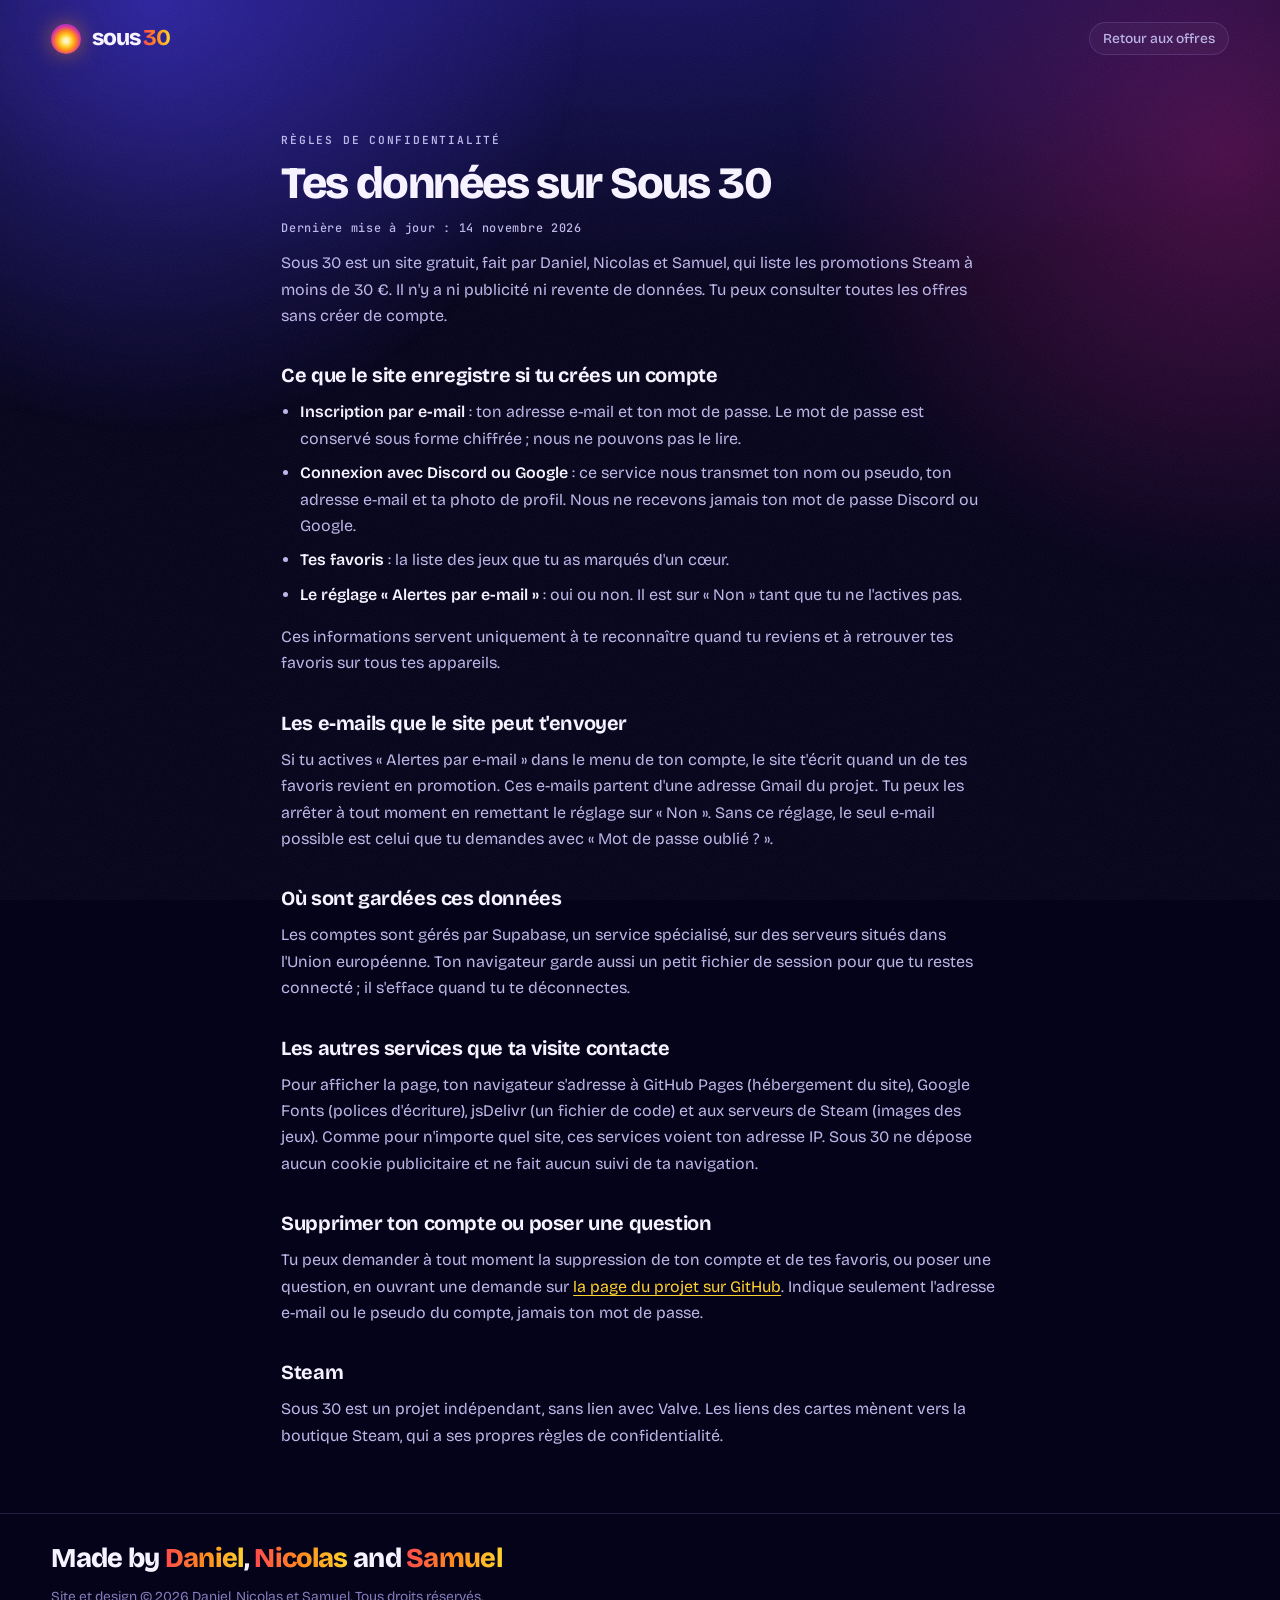
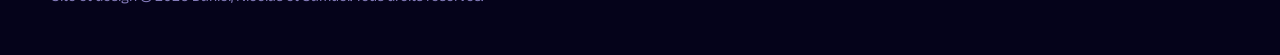
==== commit cb2ff77d: "Alertes par e-mail quand un favori revient en promo Réglage « Alertes par e-mail » dans le menu du c" ====
--- a/public/confidentialite.html
+++ b/public/confidentialite.html
@@ -29,7 +29,7 @@
   <main class="legal shell">
     <p class="kicker">Règles de confidentialité</p>
     <h1>Tes données sur Sous 30</h1>
-    <p class="legal__date">Dernière mise à jour : 13 novembre 2026</p>
+    <p class="legal__date">Dernière mise à jour : 14 novembre 2026</p>
 
     <p>Sous 30 est un site gratuit, fait par Daniel, Nicolas et Samuel, qui liste les promotions Steam à moins de 30 €. Il n'y a ni publicité ni revente de données. Tu peux consulter toutes les offres sans créer de compte.</p>
 
@@ -38,8 +38,12 @@
       <li><strong>Inscription par e-mail</strong> : ton adresse e-mail et ton mot de passe. Le mot de passe est conservé sous forme chiffrée ; nous ne pouvons pas le lire.</li>
       <li><strong>Connexion avec Discord ou Google</strong> : ce service nous transmet ton nom ou pseudo, ton adresse e-mail et ta photo de profil. Nous ne recevons jamais ton mot de passe Discord ou Google.</li>
       <li><strong>Tes favoris</strong> : la liste des jeux que tu as marqués d'un cœur.</li>
+      <li><strong>Le réglage « Alertes par e-mail »</strong> : oui ou non. Il est sur « Non » tant que tu ne l'actives pas.</li>
     </ul>
     <p>Ces informations servent uniquement à te reconnaître quand tu reviens et à retrouver tes favoris sur tous tes appareils.</p>
+
+    <h2>Les e-mails que le site peut t'envoyer</h2>
+    <p>Si tu actives « Alertes par e-mail » dans le menu de ton compte, le site t'écrit quand un de tes favoris revient en promotion. Ces e-mails partent d'une adresse Gmail du projet. Tu peux les arrêter à tout moment en remettant le réglage sur « Non ». Sans ce réglage, le seul e-mail possible est celui que tu demandes avec « Mot de passe oublié ? ».</p>
 
     <h2>Où sont gardées ces données</h2>
     <p>Les comptes sont gérés par Supabase, un service spécialisé, sur des serveurs situés dans l'Union européenne. Ton navigateur garde aussi un petit fichier de session pour que tu restes connecté ; il s'efface quand tu te déconnectes.</p>
--- a/public/styles.css
+++ b/public/styles.css
@@ -254,6 +254,24 @@
   gap: 10px;
   min-width: 0;
 }
+
+/* bouton de don : présent en haut de page, mais plus discret que le bouton du compte */
+.tip {
+  display: inline-flex;
+  flex: none;
+  align-items: center;
+  gap: 7px;
+  height: 38px;
+  padding: 0 13px;
+  border: 1px solid var(--line);
+  border-radius: 99px;
+  font: 600 .82rem/1 var(--font-ui);
+  text-decoration: none;
+  color: var(--ink-2);
+  transition: color .25s, border-color .25s, background .25s;
+}
+.tip:hover { border-color: var(--t5); background: rgb(255 210 46 / .08); color: var(--t5); }
+.tip svg { width: 16px; height: 16px; fill: none; stroke: currentColor; stroke-width: 2; stroke-linecap: round; stroke-linejoin: round; }
 
 .account {
   anchor-name: --account;
@@ -343,6 +361,7 @@
 }
 .menu button:hover { background: rgb(255 255 255 / .08); }
 .menu button small { font: 600 .72rem/1 var(--font-mono); color: var(--ink-3); }
+.menu button[aria-pressed="true"] small { padding: 4px 7px; border-radius: 6px; background: var(--ember); color: var(--ink-hot); }
 .menu__danger { color: var(--bad); }
 
 /* ------------------------------------------------------------------ accroche */
@@ -1086,7 +1105,46 @@
   gap: 22px;
   margin-top: 16px;
 }
-.sentinel { height: 1px; }
+/* numéros de page sous la grille */
+.pager {
+  display: flex;
+  flex-wrap: wrap;
+  align-items: center;
+  justify-content: center;
+  gap: 8px;
+  margin-top: 38px;
+}
+.pager__btn {
+  min-width: 46px;
+  height: 46px;
+  padding: 0 14px;
+  border: 1px solid var(--line);
+  border-radius: 14px;
+  background: rgb(255 255 255 / .04);
+  font: 600 .9rem/1 var(--font-mono);
+  color: var(--ink-2);
+  transition: color .2s, background .2s, border-color .2s, transform .3s var(--ease-spring), box-shadow .25s;
+}
+.pager__btn:hover:not(:disabled) { border-color: var(--t4); background: rgb(255 255 255 / .09); color: var(--ink); transform: translateY(-2px); }
+.pager__btn:active:not(:disabled) { transform: scale(.95); }
+.pager__btn[aria-current="page"] {
+  border-color: transparent;
+  background: var(--ember);
+  box-shadow: 0 10px 26px -10px var(--t4);
+  color: var(--ink-hot);
+}
+.pager__btn--step { font-family: var(--font-ui); font-size: .92rem; color: var(--ink); }
+.pager__btn:disabled { opacity: .35; cursor: default; }
+.pager__gap { padding: 0 2px; color: var(--ink-3); }
+.pager__info {
+  flex-basis: 100%;
+  margin-top: 8px;
+  font: 500 .72rem/1 var(--font-mono);
+  letter-spacing: .1em;
+  text-align: center;
+  text-transform: uppercase;
+  color: var(--ink-3);
+}
 
 .card {
   position: relative;
@@ -1215,7 +1273,8 @@
 .card__ends.is-soon { background: var(--t5); color: var(--ink-hot); }
 
 /* cœur des favoris */
-.card__fav {
+.card__fav,
+.card__share {
   position: absolute;
   top: 10px;
   left: 10px;
@@ -1233,7 +1292,17 @@
   transition: background .25s, box-shadow .25s, scale .3s var(--ease-spring);
 }
 .card__fav::after { content: ""; position: absolute; inset: -6px; }   /* zone de toucher plus large */
-.card__fav svg {
+/* bouton de partage : à côté du cœur ; à la souris, il n'apparaît qu'au survol de la carte */
+.card__share { left: 52px; transition: background .25s, opacity .25s, scale .3s var(--ease-spring); }
+.card__share::after { content: ""; position: absolute; inset: -6px -6px -6px -2px; }
+.card__share:hover { scale: 1.14; background: rgb(5 3 26 / .92); }
+@media (hover: hover) {
+  .card__share { opacity: 0; }
+  .card:hover .card__share,
+  .card__share:focus-visible { opacity: 1; }
+}
+.card__fav svg,
+.card__share svg {
   width: 17px;
   height: 17px;
   fill: none;
@@ -1461,18 +1530,21 @@
 
 /* ------------------------------------------------------------------ fenêtre d'inscription et de connexion */
 .auth {
-  --auth-bg: #333336;
-  --auth-field: #232326;
-  --auth-line: #6b6b72;
   width: min(calc(100vw - 32px), 520px);
   max-height: calc(100dvh - 32px);
-  padding: 34px 40px 30px;
+  padding: 36px 40px 30px;
   overflow: auto;
-  border: 0;
-  border-radius: 14px;
-  background: var(--auth-bg);
-  box-shadow: 0 50px 120px -30px #000;
-  color: #fff;
+  border: 1px solid var(--line-2);
+  border-radius: var(--r-lg);
+  /* mêmes matières que le reste du site : liseré thermique en haut, verre indigo */
+  background:
+    var(--thermal) top / 100% 3px no-repeat,
+    radial-gradient(120% 60% at 100% 0%, rgb(212 47 166 / .2), transparent 60%),
+    radial-gradient(120% 70% at 0% 0%, rgb(75 87 255 / .28), transparent 62%),
+    linear-gradient(180deg, rgb(255 255 255 / .07), rgb(255 255 255 / .02)),
+    #0d0934;
+  box-shadow: 0 50px 120px -30px #000, 0 0 110px -40px var(--t2);
+  color: var(--ink);
   opacity: 0;
   translate: 0 18px;
   scale: .97;
@@ -1500,28 +1572,28 @@
   .auth[open]::backdrop { background: rgb(3 2 16 / 0); backdrop-filter: blur(0); }
 }
 
-.auth h2 { font: 600 1.3rem/1.2 var(--font-ui); letter-spacing: -.01em; }
-.auth__hint { margin-top: 8px; font-size: .92rem; color: #c9c9d1; }
+.auth h2 { font: 800 1.8rem/1.05 var(--font-ui); letter-spacing: -.035em; }
+.auth__hint { margin-top: 8px; font-size: .95rem; color: var(--ink-2); }
 .auth__close {
   position: absolute;
-  top: 22px;
+  top: 24px;
   right: 22px;
   display: grid;
   place-items: center;
-  width: 34px;
-  height: 34px;
+  width: 36px;
+  height: 36px;
   padding: 0;
-  border: 0;
+  border: 1px solid var(--line);
   border-radius: 50%;
-  background: none;
-  color: #b5b5bd;
-  transition: background .2s, color .2s;
-}
-.auth__close:hover { background: rgb(255 255 255 / .1); color: #fff; }
+  background: rgb(255 255 255 / .04);
+  color: var(--ink-2);
+  transition: background .2s, border-color .2s, color .2s;
+}
+.auth__close:hover { border-color: var(--line-2); background: rgb(255 255 255 / .1); color: var(--ink); }
 .auth__close svg { width: 16px; height: 16px; fill: none; stroke: currentColor; stroke-width: 2.2; stroke-linecap: round; }
 
 /* boutons Facebook, Google, Apple, Discord */
-.auth__social { display: grid; grid-template-columns: repeat(4, minmax(0, 1fr)); gap: 14px; margin-top: 22px; }
+.auth__social { display: grid; grid-template-columns: repeat(4, minmax(0, 1fr)); gap: 14px; margin-top: 24px; }
 .social {
   display: grid;
   place-items: center;
@@ -1529,9 +1601,10 @@
   padding: 0;
   border: 0;
   border-radius: 99px;
-  transition: transform .25s var(--ease-spring), filter .2s;
-}
-.social:hover { transform: translateY(-2px); filter: brightness(1.08); }
+  box-shadow: inset 0 0 0 1px rgb(255 255 255 / .16), 0 12px 26px -16px #000;
+  transition: transform .25s var(--ease-spring), filter .2s, box-shadow .25s;
+}
+.social:hover { transform: translateY(-2px); filter: brightness(1.08); box-shadow: inset 0 0 0 1px rgb(255 255 255 / .28), 0 16px 30px -14px var(--t1); }
 .social:active { transform: scale(.96); }
 .social svg { width: 26px; height: 26px; }
 .social--facebook { background: #1877f2; }
@@ -1544,10 +1617,13 @@
   align-items: center;
   gap: 16px;
   margin-top: 24px;
-  font: 600 1rem/1 var(--font-ui);
+  font: 600 .72rem/1 var(--font-mono);
+  letter-spacing: .16em;
+  text-transform: uppercase;
+  color: var(--ink-3);
 }
 .auth__or::before,
-.auth__or::after { content: ""; flex: 1; height: 1px; background: #77777f; }
+.auth__or::after { content: ""; flex: 1; height: 1px; background: var(--line-2); }
 
 .auth__form { display: grid; gap: 14px; margin-top: 24px; }
 .entry {
@@ -1555,13 +1631,17 @@
   align-items: center;
   gap: 6px;
   height: 54px;
-  padding: 0 8px 0 14px;
-  border: 1px solid var(--auth-line);
-  border-radius: 8px;
-  background: var(--auth-field);
-  transition: border-color .2s, box-shadow .2s;
-}
-.entry:focus-within { border-color: var(--t4); box-shadow: 0 0 0 3px rgb(255 138 28 / .22); }
+  padding: 0 8px 0 16px;
+  border: 1px solid var(--line);
+  border-radius: 14px;
+  background: rgb(255 255 255 / .05);
+  transition: border-color .25s, box-shadow .25s, background .25s;
+}
+.entry:focus-within {
+  border-color: color-mix(in oklab, var(--t4) 75%, transparent);
+  background: rgb(255 255 255 / .08);
+  box-shadow: 0 0 0 4px rgb(255 138 28 / .14), 0 0 34px -10px var(--t4);
+}
 .entry input {
   flex: 1;
   min-width: 0;
@@ -1570,14 +1650,14 @@
   outline: 0;
   background: none;
   font-size: 1rem;
-  color: #fff;
-}
-.entry input::placeholder { color: #8d8d95; }
+  color: var(--ink);
+}
+.entry input::placeholder { color: var(--ink-3); }
 /* garde le fond sombre quand le navigateur remplit le champ tout seul */
 .entry input:-webkit-autofill {
-  -webkit-text-fill-color: #fff;
-  box-shadow: 0 0 0 100px var(--auth-field) inset;
-  caret-color: #fff;
+  -webkit-text-fill-color: var(--ink);
+  box-shadow: 0 0 0 100px #1a1450 inset;
+  caret-color: var(--ink);
 }
 .entry__peek {
   display: grid;
@@ -1587,37 +1667,55 @@
   height: 40px;
   padding: 0;
   border: 0;
-  border-radius: 8px;
+  border-radius: 10px;
   background: none;
-  color: #fff;
-}
-.entry__peek:hover { background: rgb(255 255 255 / .08); }
+  color: var(--ink-2);
+}
+.entry__peek:hover { background: rgb(255 255 255 / .08); color: var(--ink); }
 .entry__peek svg { width: 20px; height: 20px; fill: none; stroke: currentColor; stroke-width: 2; stroke-linecap: round; stroke-linejoin: round; }
 .entry__peek .eye-on,
 .entry__peek[aria-pressed="true"] .eye-off { display: none; }
 .entry__peek[aria-pressed="true"] .eye-on { display: block; }
 
-.auth__error { font-size: .88rem; line-height: 1.4; color: #ff8a8f; }
-.auth__error.is-info { color: #d7d7de; }
+.auth__error { font-size: .88rem; line-height: 1.4; color: var(--bad); }
+.auth__error.is-info { color: var(--ink-2); }
 .auth__error:empty { display: none; }
+/* même bouton que partout ailleurs sur le site */
 .auth__submit {
   height: 54px;
   margin-top: 2px;
   border: 0;
   border-radius: 99px;
-  background: linear-gradient(100deg, #ff7a1a, #ff3b30);
+  background: var(--ember);
+  box-shadow: 0 12px 30px -12px var(--t4);
   font: 700 1rem/1 var(--font-ui);
-  color: #fff;
-  transition: transform .25s var(--ease-spring), filter .2s, box-shadow .25s;
-}
-.auth__submit:hover { filter: brightness(1.08); box-shadow: 0 14px 34px -14px #ff5a25; transform: translateY(-1px); }
+  color: var(--ink-hot);
+  transition: transform .3s var(--ease-spring), box-shadow .25s;
+}
+.auth__submit:hover { transform: translateY(-2px) scale(1.01); box-shadow: 0 18px 40px -12px var(--t4); }
 .auth__submit:active { transform: scale(.98); }
 .auth__submit:disabled { opacity: .6; cursor: progress; }
 
 .auth__links { display: flex; flex-wrap: wrap; justify-content: space-between; gap: 8px 16px; margin-top: 24px; }
-.auth__link { padding: 4px 0; border: 0; background: none; font: 500 .95rem/1.2 var(--font-ui); color: #fff; }
-.auth__link:hover { text-decoration: underline; text-underline-offset: 4px; }
-.auth__note { margin-top: 18px; font-size: .78rem; line-height: 1.45; color: #9a9aa3; }
+.auth__link {
+  padding: 4px 0;
+  border: 0;
+  background: none;
+  font: 500 .95rem/1.2 var(--font-ui);
+  color: var(--ink);
+  text-decoration: underline;
+  text-decoration-color: color-mix(in oklab, var(--t4) 70%, transparent);
+  text-underline-offset: 4px;
+}
+.auth__link:hover { color: var(--t5); }
+.auth__note {
+  margin-top: 18px;
+  padding-top: 14px;
+  border-top: 1px dashed var(--line);
+  font-size: .78rem;
+  line-height: 1.45;
+  color: var(--ink-3);
+}
 /* choix d'un nouveau mot de passe (après « Mot de passe oublié ? ») : on ne garde que les deux champs */
 .auth--new .auth__social,
 .auth--new .auth__or,
@@ -1625,7 +1723,7 @@
 .auth--new .entry:has(#authName) { display: none; }
 
 @media (max-width: 520px) {
-  .auth { padding: 28px 22px 24px; }
+  .auth { padding: 30px 22px 24px; }
   .auth__social { gap: 10px; }
 }
 
@@ -1727,6 +1825,8 @@
   .live { font-size: .68rem; }
   .account { padding: 0 5px; }
   .account__label { display: none; }
+  .tip { width: 38px; padding: 0; justify-content: center; }
+  .tip span { display: none; }
   .stats { grid-template-columns: repeat(2, minmax(0, 1fr)); }
   .stats > div { padding: 16px 12px; }
   .stats > div:nth-child(odd) { padding-left: 0; border-left: 0; }
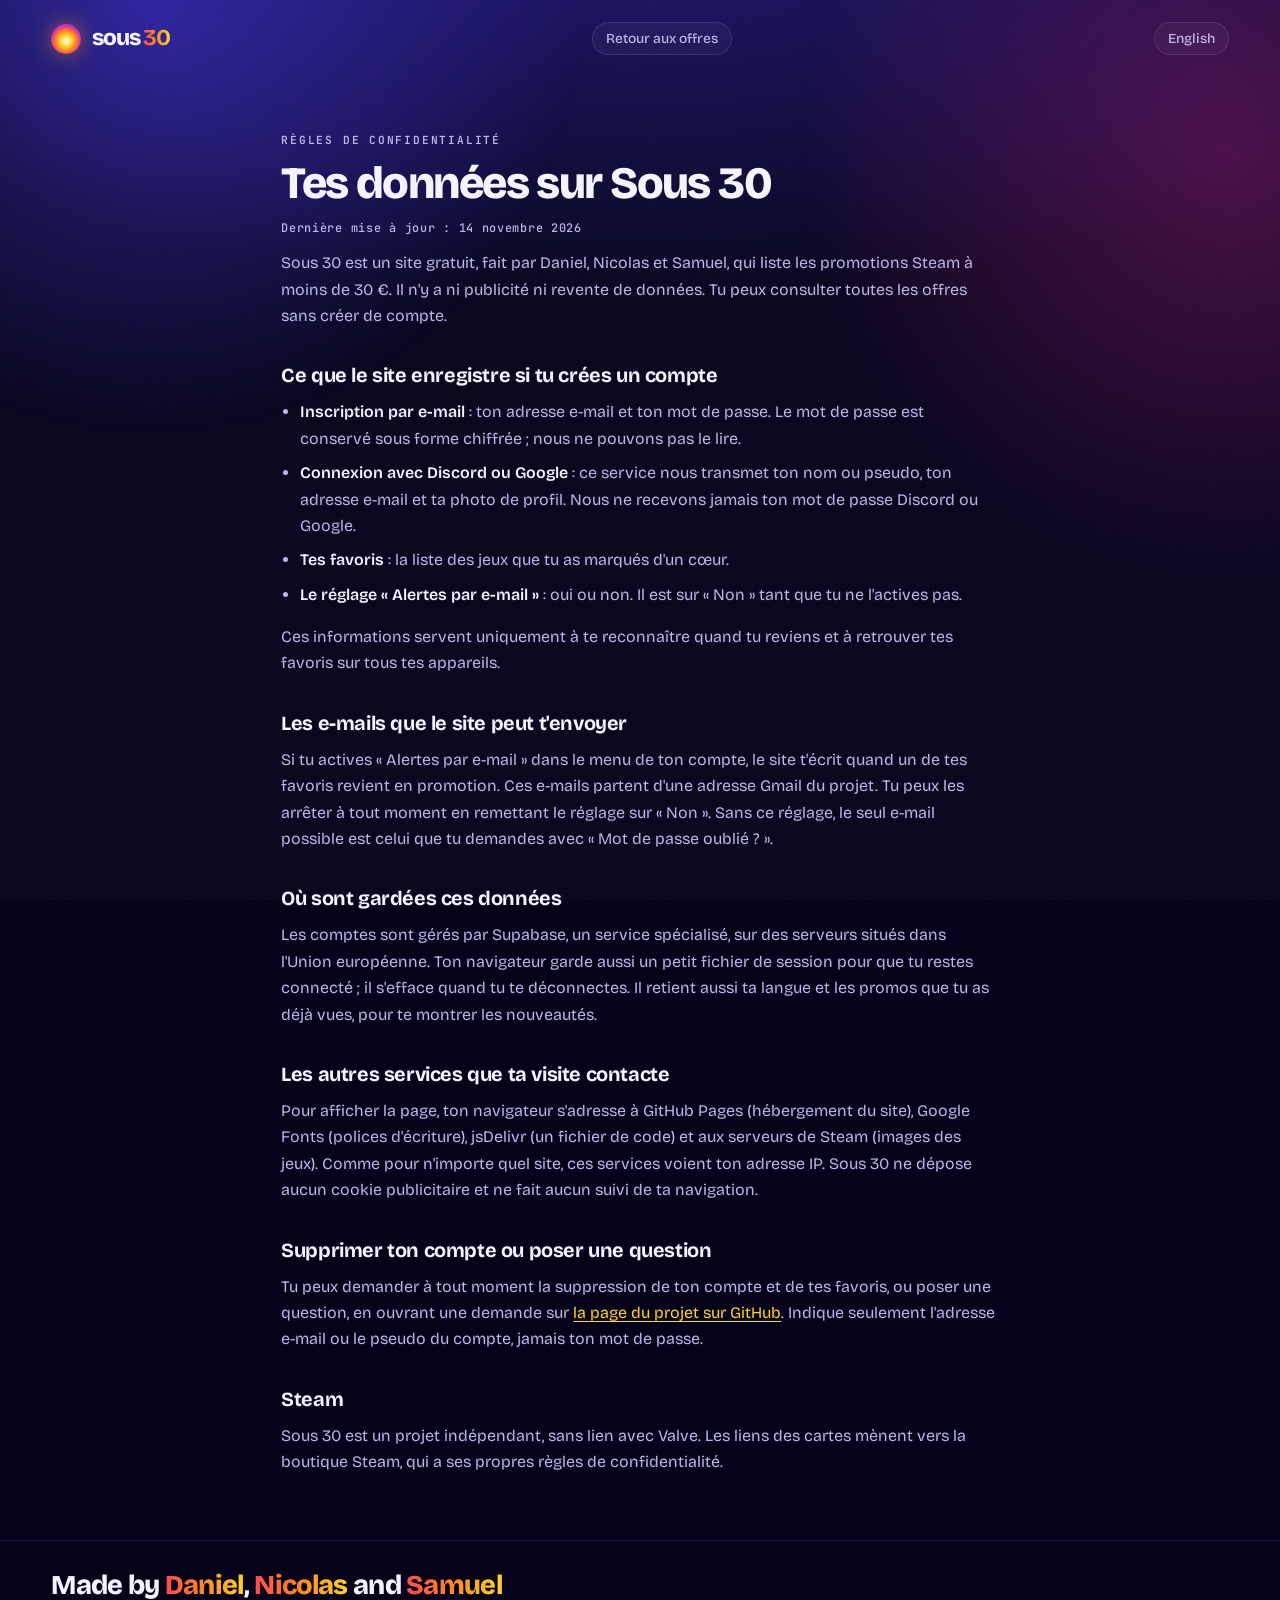
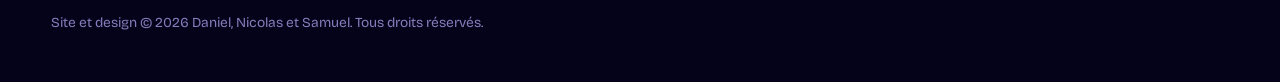
==== commit d42664c0: "Version anglaise du site Bouton FR/EN en haut de page. La langue vient de ?lang= dans l'adresse, sin" ====
--- a/public/confidentialite.html
+++ b/public/confidentialite.html
@@ -24,6 +24,7 @@
       <span class="brand__name">sous<b>30</b></span>
     </a>
     <a class="chip" href="./">Retour aux offres</a>
+    <a class="chip" href="privacy.html">English</a>
   </header>
 
   <main class="legal shell">
@@ -46,7 +47,7 @@
     <p>Si tu actives « Alertes par e-mail » dans le menu de ton compte, le site t'écrit quand un de tes favoris revient en promotion. Ces e-mails partent d'une adresse Gmail du projet. Tu peux les arrêter à tout moment en remettant le réglage sur « Non ». Sans ce réglage, le seul e-mail possible est celui que tu demandes avec « Mot de passe oublié ? ».</p>
 
     <h2>Où sont gardées ces données</h2>
-    <p>Les comptes sont gérés par Supabase, un service spécialisé, sur des serveurs situés dans l'Union européenne. Ton navigateur garde aussi un petit fichier de session pour que tu restes connecté ; il s'efface quand tu te déconnectes.</p>
+    <p>Les comptes sont gérés par Supabase, un service spécialisé, sur des serveurs situés dans l'Union européenne. Ton navigateur garde aussi un petit fichier de session pour que tu restes connecté ; il s'efface quand tu te déconnectes. Il retient aussi ta langue et les promos que tu as déjà vues, pour te montrer les nouveautés.</p>
 
     <h2>Les autres services que ta visite contacte</h2>
     <p>Pour afficher la page, ton navigateur s'adresse à GitHub Pages (hébergement du site), Google Fonts (polices d'écriture), jsDelivr (un fichier de code) et aux serveurs de Steam (images des jeux). Comme pour n'importe quel site, ces services voient ton adresse IP. Sous 30 ne dépose aucun cookie publicitaire et ne fait aucun suivi de ta navigation.</p>
--- a/public/styles.css
+++ b/public/styles.css
@@ -271,6 +271,8 @@
   transition: color .25s, border-color .25s, background .25s;
 }
 .tip:hover { border-color: var(--t5); background: rgb(255 210 46 / .08); color: var(--t5); }
+/* bouton de langue : même pastille, deux lettres */
+.tip.lang { padding: 0 11px; background: none; font: 700 .74rem/1 var(--font-mono); letter-spacing: .08em; }
 .tip svg { width: 16px; height: 16px; fill: none; stroke: currentColor; stroke-width: 2; stroke-linecap: round; stroke-linejoin: round; }
 
 .account {
@@ -1271,6 +1273,22 @@
   transform: translateZ(20px);
 }
 .card__ends.is-soon { background: var(--t5); color: var(--ink-hot); }
+
+/* promo apparue depuis la dernière visite */
+.card__new {
+  position: absolute;
+  right: 10px;
+  bottom: 9px;
+  z-index: 2;
+  padding: 5px 8px;
+  border-radius: 8px;
+  background: var(--t6);
+  font: 800 .62rem/1 var(--font-mono);
+  letter-spacing: .08em;
+  text-transform: uppercase;
+  color: var(--ink-hot);
+  transform: translateZ(20px);
+}
 
 /* cœur des favoris */
 .card__fav,
